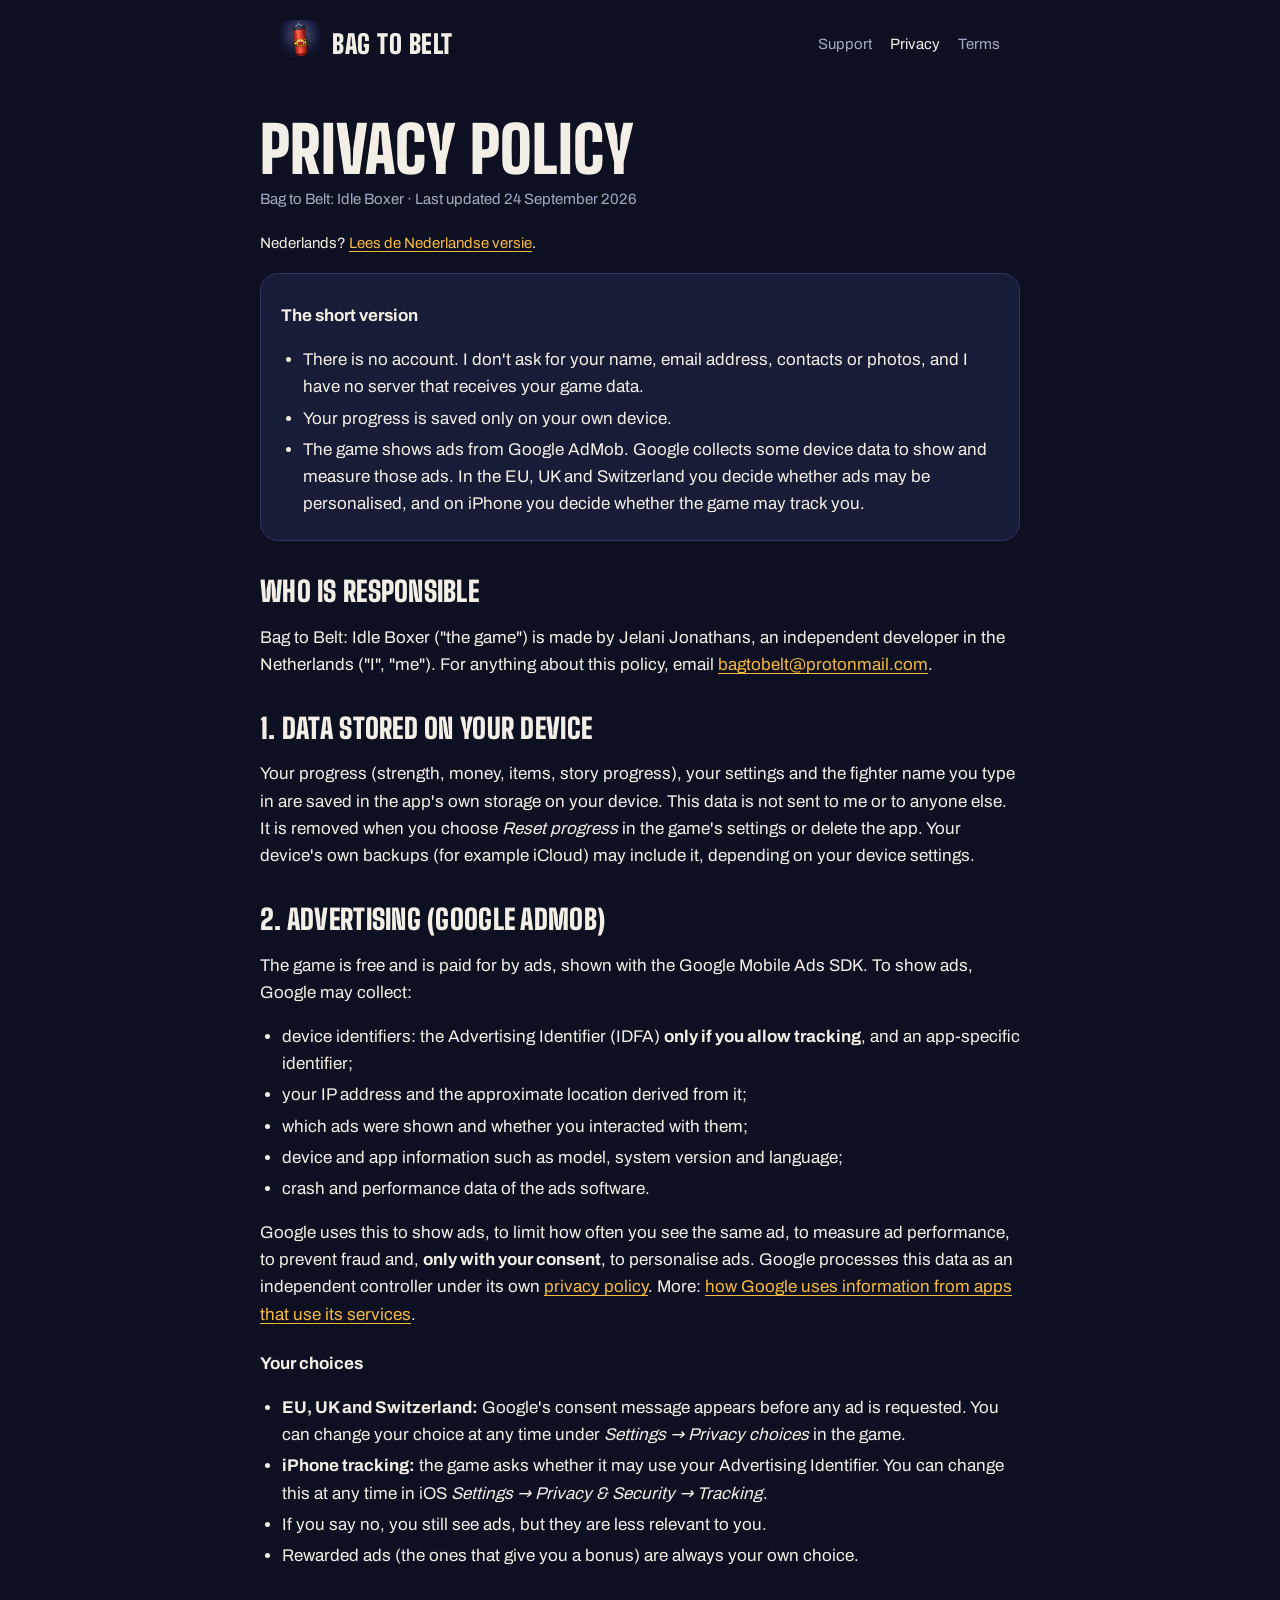
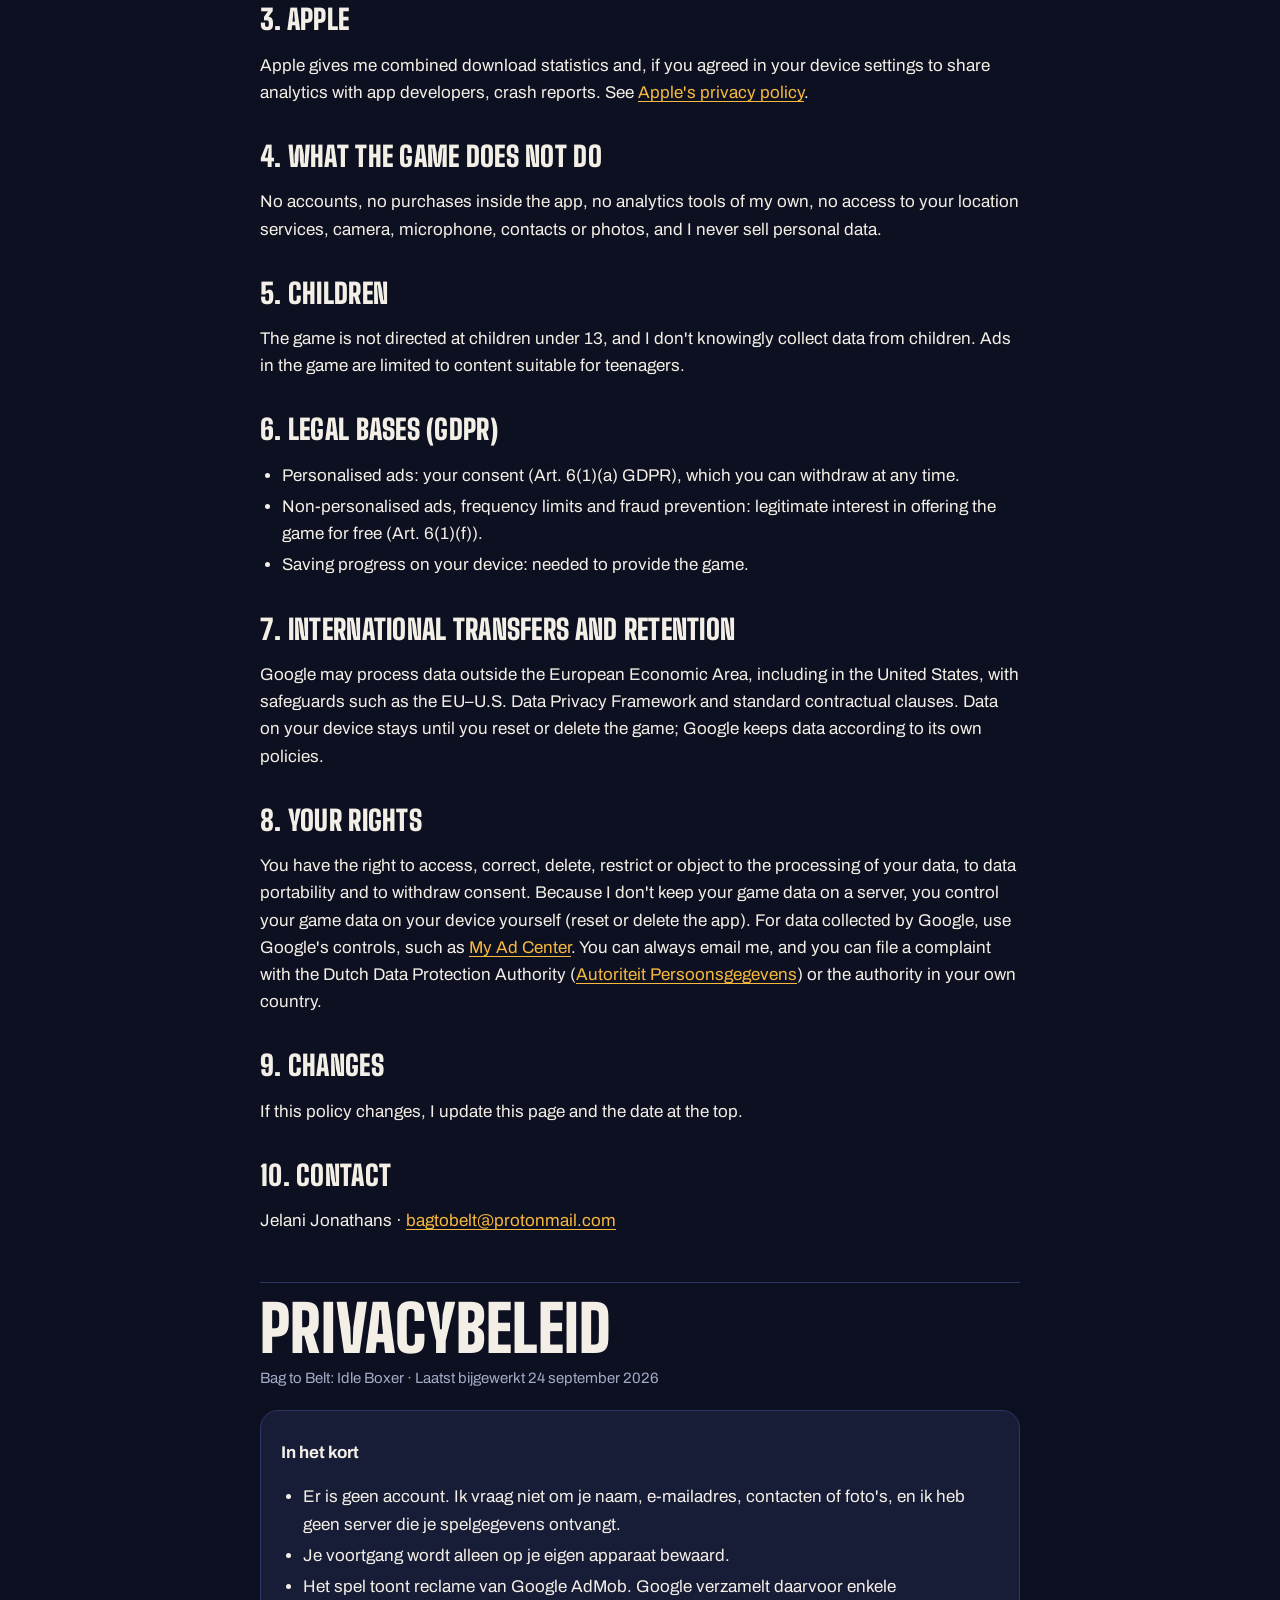
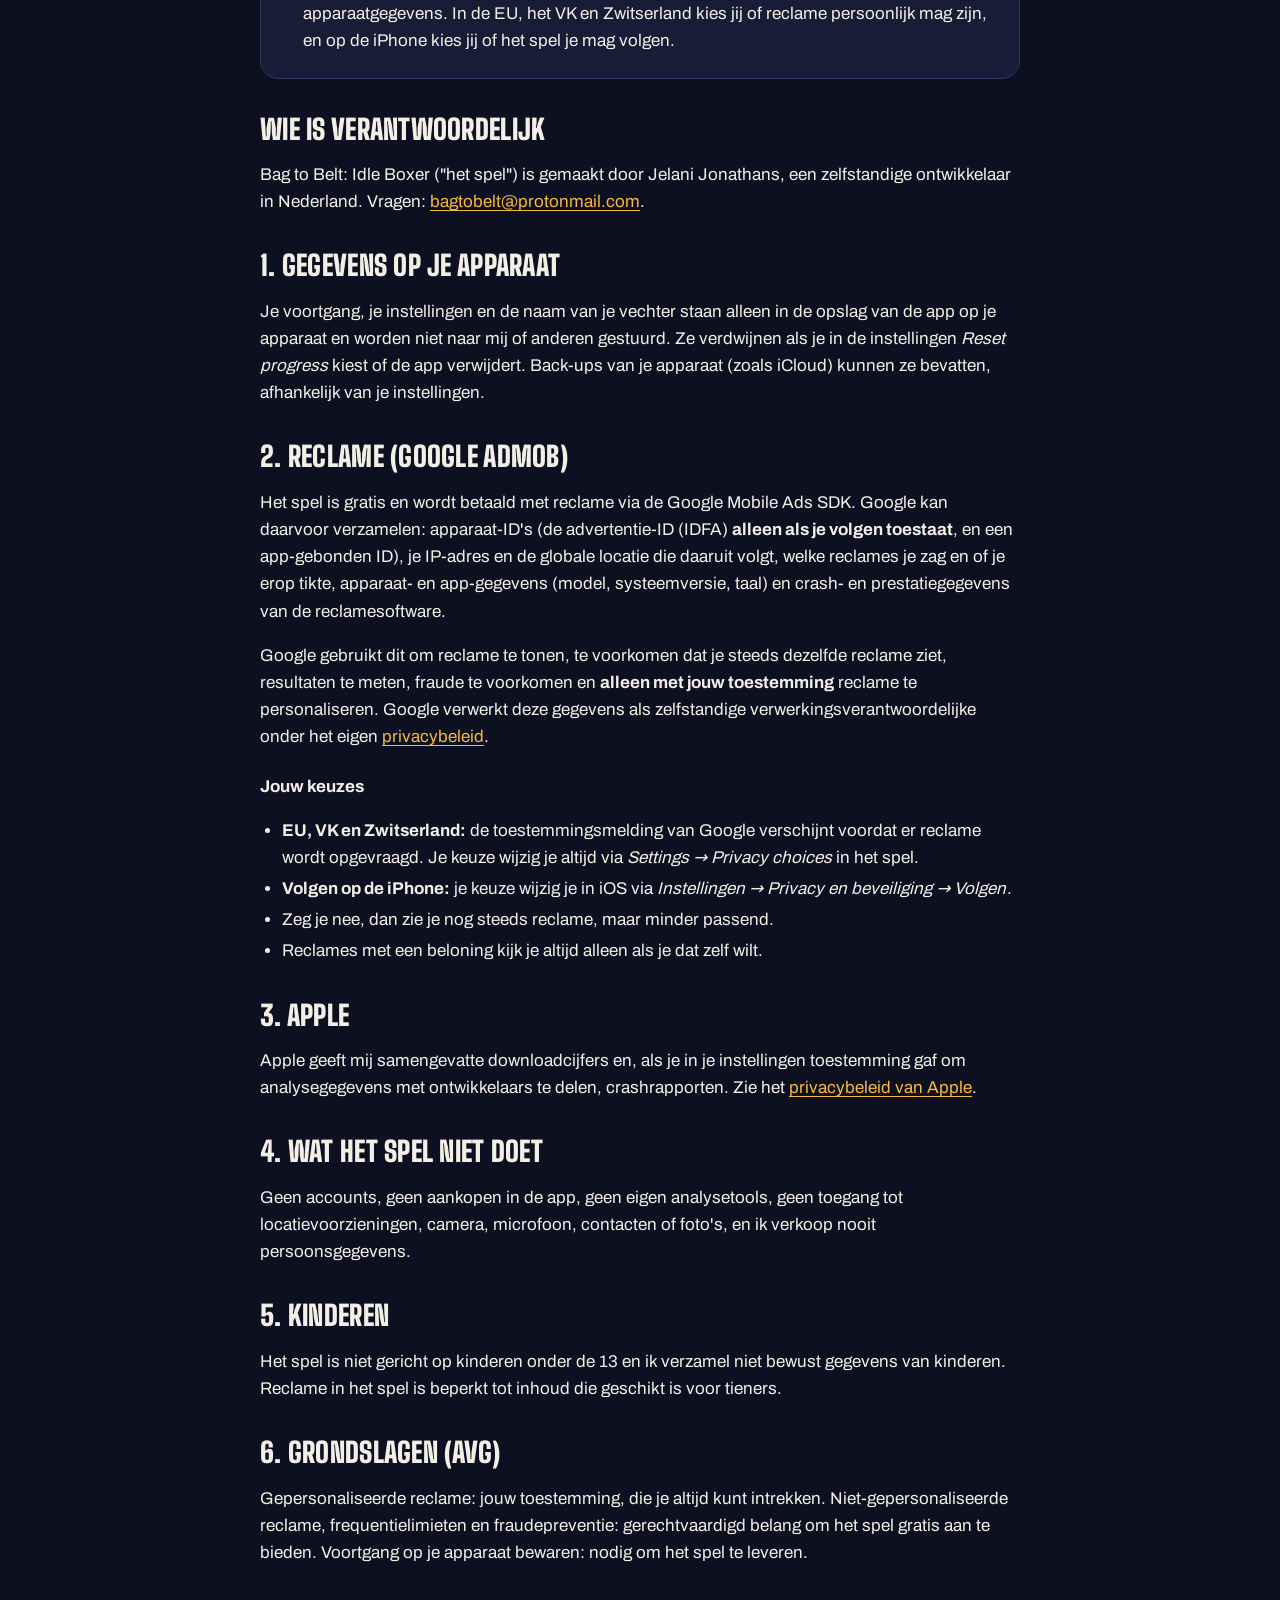
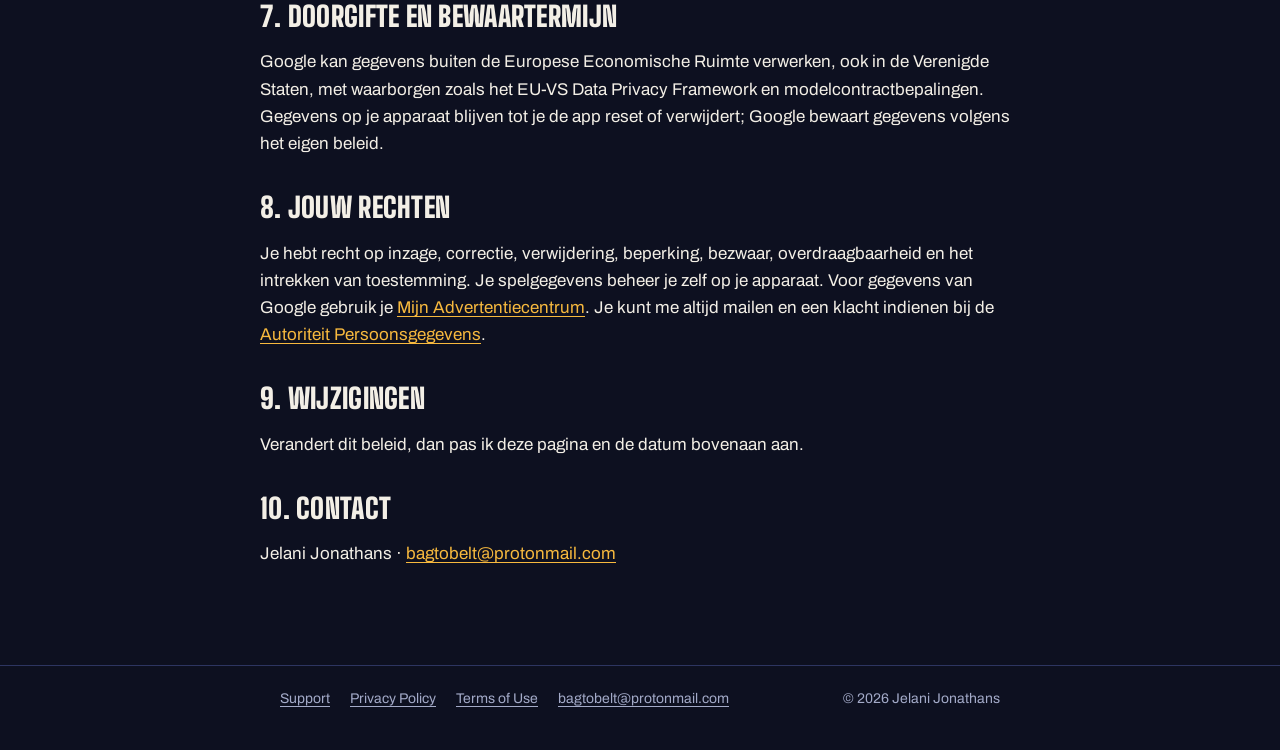
==== privacy.html @ 1e29e6f8 "Add files via upload" ====
<!doctype html>
<html lang="en">
<head>
<meta charset="utf-8">
<meta name="viewport" content="width=device-width, initial-scale=1">
<title>Privacy Policy — Bag to Belt: Idle Boxer</title>
<meta name="description" content="Privacy policy for Bag to Belt: Idle Boxer.">
<meta name="theme-color" content="#0d1020">
<link rel="icon" href="favicon.png">
<link rel="apple-touch-icon" href="apple-touch-icon.png">
<link rel="stylesheet" href="style.css">
</head>
<body>
<header class="top"><div class="wrap">
  <a href="./"><img src="icon.png" alt=""></a>
  <a class="brand" href="./">Bag to Belt</a>
  <nav><a href="support.html">Support</a><a href="privacy.html" aria-current="page">Privacy</a><a href="terms.html">Terms</a></nav>
</div></header>

<main class="wrap doc">
  <h1>Privacy Policy</h1>
  <p class="date">Bag to Belt: Idle Boxer · Last updated 24 September 2026</p>
  <p class="lang">Nederlands? <a href="#nl">Lees de Nederlandse versie</a>.</p>

  <div class="box">
    <h3>The short version</h3>
    <ul>
      <li>There is no account. I don't ask for your name, email address, contacts or photos, and I have no server that receives your game data.</li>
      <li>Your progress is saved only on your own device.</li>
      <li>The game shows ads from Google AdMob. Google collects some device data to show and measure those ads. In the EU, UK and Switzerland you decide whether ads may be personalised, and on iPhone you decide whether the game may track you.</li>
    </ul>
  </div>

  <h2>Who is responsible</h2>
  <p>Bag to Belt: Idle Boxer ("the game") is made by Jelani Jonathans, an independent developer in the Netherlands ("I", "me"). For anything about this policy, email <a href="mailto:bagtobelt@protonmail.com">bagtobelt@protonmail.com</a>.</p>

  <h2>1. Data stored on your device</h2>
  <p>Your progress (strength, money, items, story progress), your settings and the fighter name you type in are saved in the app's own storage on your device. This data is not sent to me or to anyone else. It is removed when you choose <em>Reset progress</em> in the game's settings or delete the app. Your device's own backups (for example iCloud) may include it, depending on your device settings.</p>

  <h2>2. Advertising (Google AdMob)</h2>
  <p>The game is free and is paid for by ads, shown with the Google Mobile Ads SDK. To show ads, Google may collect:</p>
  <ul>
    <li>device identifiers: the Advertising Identifier (IDFA) <strong>only if you allow tracking</strong>, and an app-specific identifier;</li>
    <li>your IP address and the approximate location derived from it;</li>
    <li>which ads were shown and whether you interacted with them;</li>
    <li>device and app information such as model, system version and language;</li>
    <li>crash and performance data of the ads software.</li>
  </ul>
  <p>Google uses this to show ads, to limit how often you see the same ad, to measure ad performance, to prevent fraud and, <strong>only with your consent</strong>, to personalise ads. Google processes this data as an independent controller under its own <a href="https://policies.google.com/privacy">privacy policy</a>. More: <a href="https://policies.google.com/technologies/partner-sites">how Google uses information from apps that use its services</a>.</p>
  <h3>Your choices</h3>
  <ul>
    <li><strong>EU, UK and Switzerland:</strong> Google's consent message appears before any ad is requested. You can change your choice at any time under <em>Settings → Privacy choices</em> in the game.</li>
    <li><strong>iPhone tracking:</strong> the game asks whether it may use your Advertising Identifier. You can change this at any time in iOS <em>Settings → Privacy &amp; Security → Tracking</em>.</li>
    <li>If you say no, you still see ads, but they are less relevant to you.</li>
    <li>Rewarded ads (the ones that give you a bonus) are always your own choice.</li>
  </ul>

  <h2>3. Apple</h2>
  <p>Apple gives me combined download statistics and, if you agreed in your device settings to share analytics with app developers, crash reports. See <a href="https://www.apple.com/legal/privacy/">Apple's privacy policy</a>.</p>

  <h2>4. What the game does not do</h2>
  <p>No accounts, no purchases inside the app, no analytics tools of my own, no access to your location services, camera, microphone, contacts or photos, and I never sell personal data.</p>

  <h2>5. Children</h2>
  <p>The game is not directed at children under 13, and I don't knowingly collect data from children. Ads in the game are limited to content suitable for teenagers.</p>

  <h2>6. Legal bases (GDPR)</h2>
  <ul>
    <li>Personalised ads: your consent (Art. 6(1)(a) GDPR), which you can withdraw at any time.</li>
    <li>Non-personalised ads, frequency limits and fraud prevention: legitimate interest in offering the game for free (Art. 6(1)(f)).</li>
    <li>Saving progress on your device: needed to provide the game.</li>
  </ul>

  <h2>7. International transfers and retention</h2>
  <p>Google may process data outside the European Economic Area, including in the United States, with safeguards such as the EU–U.S. Data Privacy Framework and standard contractual clauses. Data on your device stays until you reset or delete the game; Google keeps data according to its own policies.</p>

  <h2>8. Your rights</h2>
  <p>You have the right to access, correct, delete, restrict or object to the processing of your data, to data portability and to withdraw consent. Because I don't keep your game data on a server, you control your game data on your device yourself (reset or delete the app). For data collected by Google, use Google's controls, such as <a href="https://myadcenter.google.com/">My Ad Center</a>. You can always email me, and you can file a complaint with the Dutch Data Protection Authority (<a href="https://autoriteitpersoonsgegevens.nl/">Autoriteit Persoonsgegevens</a>) or the authority in your own country.</p>

  <h2>9. Changes</h2>
  <p>If this policy changes, I update this page and the date at the top.</p>

  <h2>10. Contact</h2>
  <p>Jelani Jonathans · <a href="mailto:bagtobelt@protonmail.com">bagtobelt@protonmail.com</a></p>

  <hr>
  <section id="nl" lang="nl">
    <h1>Privacybeleid</h1>
    <p class="date">Bag to Belt: Idle Boxer · Laatst bijgewerkt 24 september 2026</p>
    <div class="box">
      <h3>In het kort</h3>
      <ul>
        <li>Er is geen account. Ik vraag niet om je naam, e-mailadres, contacten of foto's, en ik heb geen server die je spelgegevens ontvangt.</li>
        <li>Je voortgang wordt alleen op je eigen apparaat bewaard.</li>
        <li>Het spel toont reclame van Google AdMob. Google verzamelt daarvoor enkele apparaatgegevens. In de EU, het VK en Zwitserland kies jij of reclame persoonlijk mag zijn, en op de iPhone kies jij of het spel je mag volgen.</li>
      </ul>
    </div>
    <h2>Wie is verantwoordelijk</h2>
    <p>Bag to Belt: Idle Boxer ("het spel") is gemaakt door Jelani Jonathans, een zelfstandige ontwikkelaar in Nederland. Vragen: <a href="mailto:bagtobelt@protonmail.com">bagtobelt@protonmail.com</a>.</p>
    <h2>1. Gegevens op je apparaat</h2>
    <p>Je voortgang, je instellingen en de naam van je vechter staan alleen in de opslag van de app op je apparaat en worden niet naar mij of anderen gestuurd. Ze verdwijnen als je in de instellingen <em>Reset progress</em> kiest of de app verwijdert. Back-ups van je apparaat (zoals iCloud) kunnen ze bevatten, afhankelijk van je instellingen.</p>
    <h2>2. Reclame (Google AdMob)</h2>
    <p>Het spel is gratis en wordt betaald met reclame via de Google Mobile Ads SDK. Google kan daarvoor verzamelen: apparaat-ID's (de advertentie-ID (IDFA) <strong>alleen als je volgen toestaat</strong>, en een app-gebonden ID), je IP-adres en de globale locatie die daaruit volgt, welke reclames je zag en of je erop tikte, apparaat- en app-gegevens (model, systeemversie, taal) en crash- en prestatiegegevens van de reclamesoftware.</p>
    <p>Google gebruikt dit om reclame te tonen, te voorkomen dat je steeds dezelfde reclame ziet, resultaten te meten, fraude te voorkomen en <strong>alleen met jouw toestemming</strong> reclame te personaliseren. Google verwerkt deze gegevens als zelfstandige verwerkingsverantwoordelijke onder het eigen <a href="https://policies.google.com/privacy?hl=nl">privacybeleid</a>.</p>
    <h3>Jouw keuzes</h3>
    <ul>
      <li><strong>EU, VK en Zwitserland:</strong> de toestemmingsmelding van Google verschijnt voordat er reclame wordt opgevraagd. Je keuze wijzig je altijd via <em>Settings → Privacy choices</em> in het spel.</li>
      <li><strong>Volgen op de iPhone:</strong> je keuze wijzig je in iOS via <em>Instellingen → Privacy en beveiliging → Volgen</em>.</li>
      <li>Zeg je nee, dan zie je nog steeds reclame, maar minder passend.</li>
      <li>Reclames met een beloning kijk je altijd alleen als je dat zelf wilt.</li>
    </ul>
    <h2>3. Apple</h2>
    <p>Apple geeft mij samengevatte downloadcijfers en, als je in je instellingen toestemming gaf om analysegegevens met ontwikkelaars te delen, crashrapporten. Zie het <a href="https://www.apple.com/nl/legal/privacy/">privacybeleid van Apple</a>.</p>
    <h2>4. Wat het spel niet doet</h2>
    <p>Geen accounts, geen aankopen in de app, geen eigen analysetools, geen toegang tot locatievoorzieningen, camera, microfoon, contacten of foto's, en ik verkoop nooit persoonsgegevens.</p>
    <h2>5. Kinderen</h2>
    <p>Het spel is niet gericht op kinderen onder de 13 en ik verzamel niet bewust gegevens van kinderen. Reclame in het spel is beperkt tot inhoud die geschikt is voor tieners.</p>
    <h2>6. Grondslagen (AVG)</h2>
    <p>Gepersonaliseerde reclame: jouw toestemming, die je altijd kunt intrekken. Niet-gepersonaliseerde reclame, frequentielimieten en fraudepreventie: gerechtvaardigd belang om het spel gratis aan te bieden. Voortgang op je apparaat bewaren: nodig om het spel te leveren.</p>
    <h2>7. Doorgifte en bewaartermijn</h2>
    <p>Google kan gegevens buiten de Europese Economische Ruimte verwerken, ook in de Verenigde Staten, met waarborgen zoals het EU-VS Data Privacy Framework en modelcontractbepalingen. Gegevens op je apparaat blijven tot je de app reset of verwijdert; Google bewaart gegevens volgens het eigen beleid.</p>
    <h2>8. Jouw rechten</h2>
    <p>Je hebt recht op inzage, correctie, verwijdering, beperking, bezwaar, overdraagbaarheid en het intrekken van toestemming. Je spelgegevens beheer je zelf op je apparaat. Voor gegevens van Google gebruik je <a href="https://myadcenter.google.com/?hl=nl">Mijn Advertentiecentrum</a>. Je kunt me altijd mailen en een klacht indienen bij de <a href="https://autoriteitpersoonsgegevens.nl/">Autoriteit Persoonsgegevens</a>.</p>
    <h2>9. Wijzigingen</h2>
    <p>Verandert dit beleid, dan pas ik deze pagina en de datum bovenaan aan.</p>
    <h2>10. Contact</h2>
    <p>Jelani Jonathans · <a href="mailto:bagtobelt@protonmail.com">bagtobelt@protonmail.com</a></p>
  </section>
</main>
<footer><div class="wrap">
  <a href="support.html">Support</a><a href="privacy.html">Privacy Policy</a><a href="terms.html">Terms of Use</a>
  <a href="mailto:bagtobelt@protonmail.com">bagtobelt@protonmail.com</a>
  <span class="copy">© 2026 Jelani Jonathans</span>
</div></footer>
</body>
</html>
---- style.css ----
/* Bag to Belt — website. Fonts are served from this site: no third-party requests. */
@font-face { font-family: 'Archivo'; font-weight: 400; font-display: swap; src: url(fonts/archivo-latin-400-normal.woff2) format('woff2'); }
@font-face { font-family: 'Archivo'; font-weight: 700; font-display: swap; src: url(fonts/archivo-latin-700-normal.woff2) format('woff2'); }
@font-face { font-family: 'Big Shoulders Display'; font-weight: 900; font-display: swap; src: url(fonts/big-shoulders-display-latin-900-normal.woff2) format('woff2'); }

:root {
  --ink: #0d1020;
  --panel: #171c37;
  --line: #2d3561;
  --text: #f3efe6;
  --muted: #a3aac8;
  --gold: #f7b93e;
  --red: #ff4f3f;
  --display: 'Big Shoulders Display', Impact, 'Arial Narrow', sans-serif;
  --ui: 'Archivo', system-ui, -apple-system, 'Segoe UI', Roboto, sans-serif;
  color-scheme: dark;
}
* { box-sizing: border-box; }
html { -webkit-text-size-adjust: 100%; }
body {
  margin: 0;
  background: radial-gradient(1100px 600px at 50% -10%, #222b5e 0%, transparent 60%), var(--ink);
  color: var(--text);
  font: 17px/1.6 var(--ui);
}
a { color: var(--gold); text-underline-offset: 3px; }
a:hover { color: #ffd27a; }
.wrap { max-width: 760px; margin: 0 auto; padding: 0 20px; }

header.top { padding: 20px 0; }
header.top .wrap { display: flex; align-items: center; gap: 12px; }
header.top img { width: 40px; height: 40px; border-radius: 10px; }
header.top a.brand { color: var(--text); text-decoration: none; font: 900 26px/1 var(--display); text-transform: uppercase; letter-spacing: .02em; }
header.top nav { margin-left: auto; display: flex; gap: 18px; font-size: 15px; }
header.top nav a { color: var(--muted); text-decoration: none; }
header.top nav a:hover, header.top nav a[aria-current] { color: var(--text); }

.hero { text-align: center; padding: 40px 0 24px; }
.hero img { width: 148px; height: 148px; border-radius: 34px; box-shadow: 0 20px 60px rgba(0,0,0,.55); }
.hero h1 { font: 900 clamp(48px, 11vw, 84px)/.9 var(--display); text-transform: uppercase; margin: 26px 0 8px; letter-spacing: .01em; text-shadow: 0 6px 0 #070914; }
.hero .sub { color: var(--gold); font-weight: 700; letter-spacing: .22em; text-transform: uppercase; font-size: 14px; }
.hero p.lead { color: var(--muted); max-width: 520px; margin: 22px auto 0; font-size: 18px; }
.soon { display: inline-block; margin-top: 26px; padding: 12px 22px; border-radius: 14px; background: var(--gold); color: #1a1406; font-weight: 700; }

.features { display: grid; grid-template-columns: repeat(auto-fit, minmax(300px, 1fr)); gap: 14px; margin: 36px 0 20px; }
.features div { background: var(--panel); border: 1px solid var(--line); border-radius: 18px; padding: 18px 18px 16px; }
.features b { display: block; font: 900 24px/1 var(--display); text-transform: uppercase; margin-bottom: 6px; }
.features span { color: var(--muted); font-size: 15px; }

main.doc { padding: 16px 0 40px; }
main.doc h1 { font: 900 clamp(40px, 9vw, 64px)/.95 var(--display); text-transform: uppercase; margin: 16px 0 6px; }
main.doc h2 { font: 900 28px/1.05 var(--display); text-transform: uppercase; margin: 36px 0 8px; letter-spacing: .01em; }
main.doc h3 { font-size: 17px; margin: 22px 0 4px; }
main.doc .date { color: var(--muted); font-size: 15px; margin: 0 0 20px; }
main.doc ul { padding-left: 22px; }
main.doc li { margin: 4px 0; }
.box { background: var(--panel); border: 1px solid var(--line); border-radius: 18px; padding: 6px 20px; margin: 18px 0; }
.lang { margin: 8px 0 0; font-size: 15px; }
hr { border: 0; border-top: 1px solid var(--line); margin: 48px 0 8px; }

footer { border-top: 1px solid var(--line); margin-top: 40px; padding: 22px 0 40px; color: var(--muted); font-size: 14px; }
footer .wrap { display: flex; flex-wrap: wrap; gap: 8px 20px; }
footer a { color: var(--muted); }
footer .copy { margin-left: auto; }
@media (max-width: 540px) {
  header.top nav { gap: 12px; font-size: 14px; }
  header.top a.brand { font-size: 22px; }
  footer .copy { margin-left: 0; width: 100%; }
}
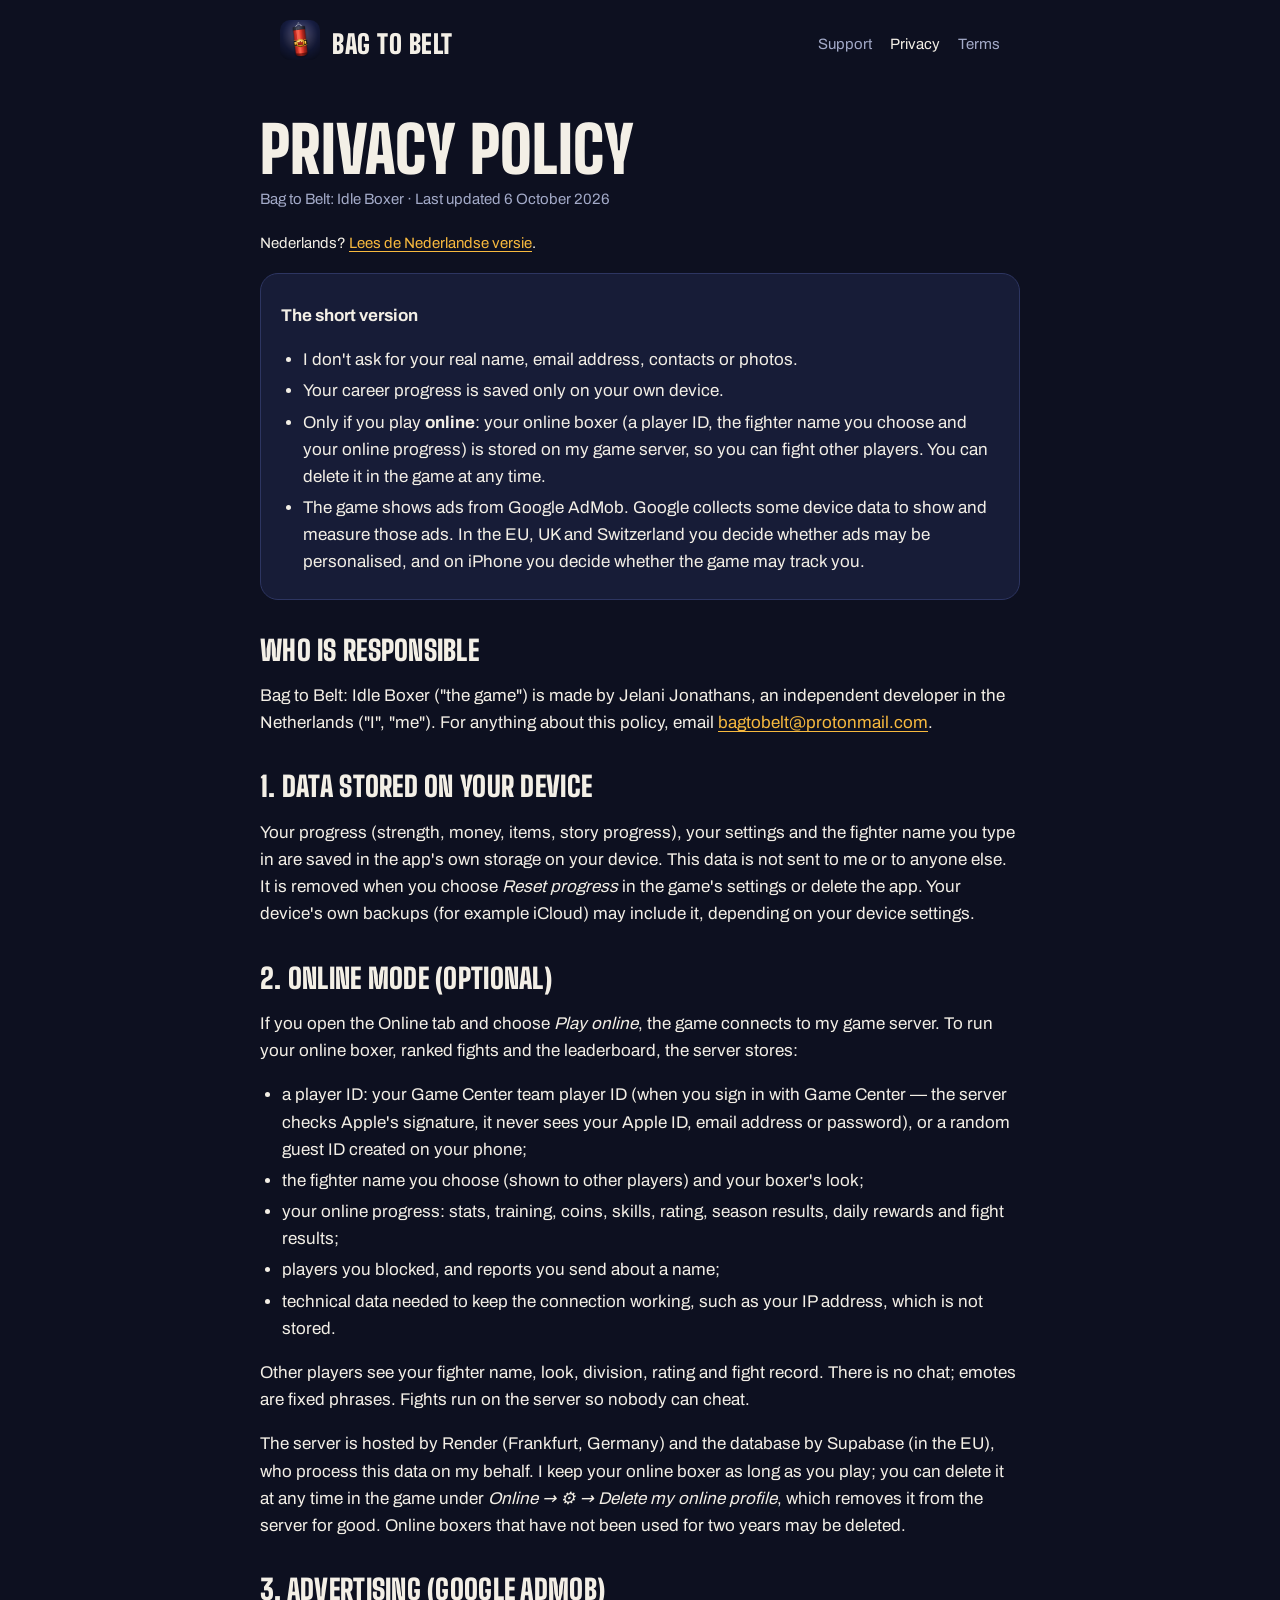
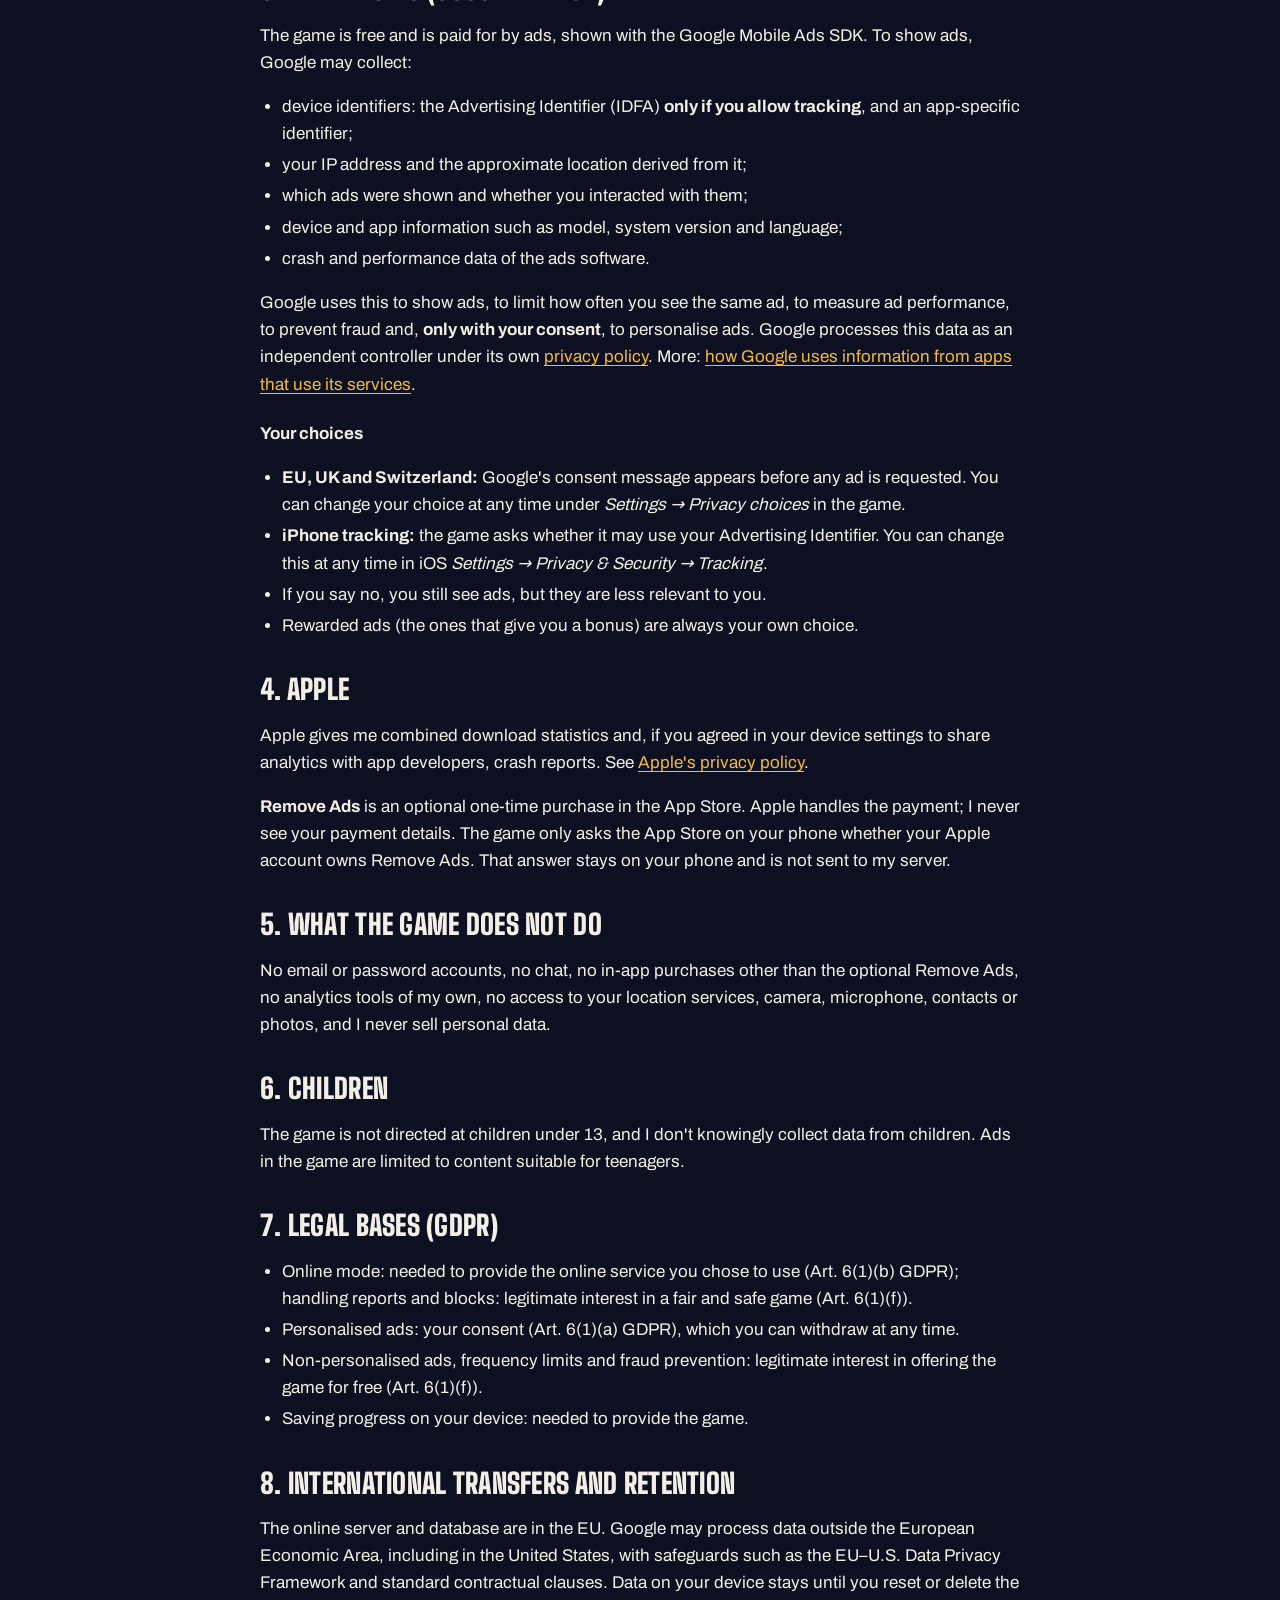
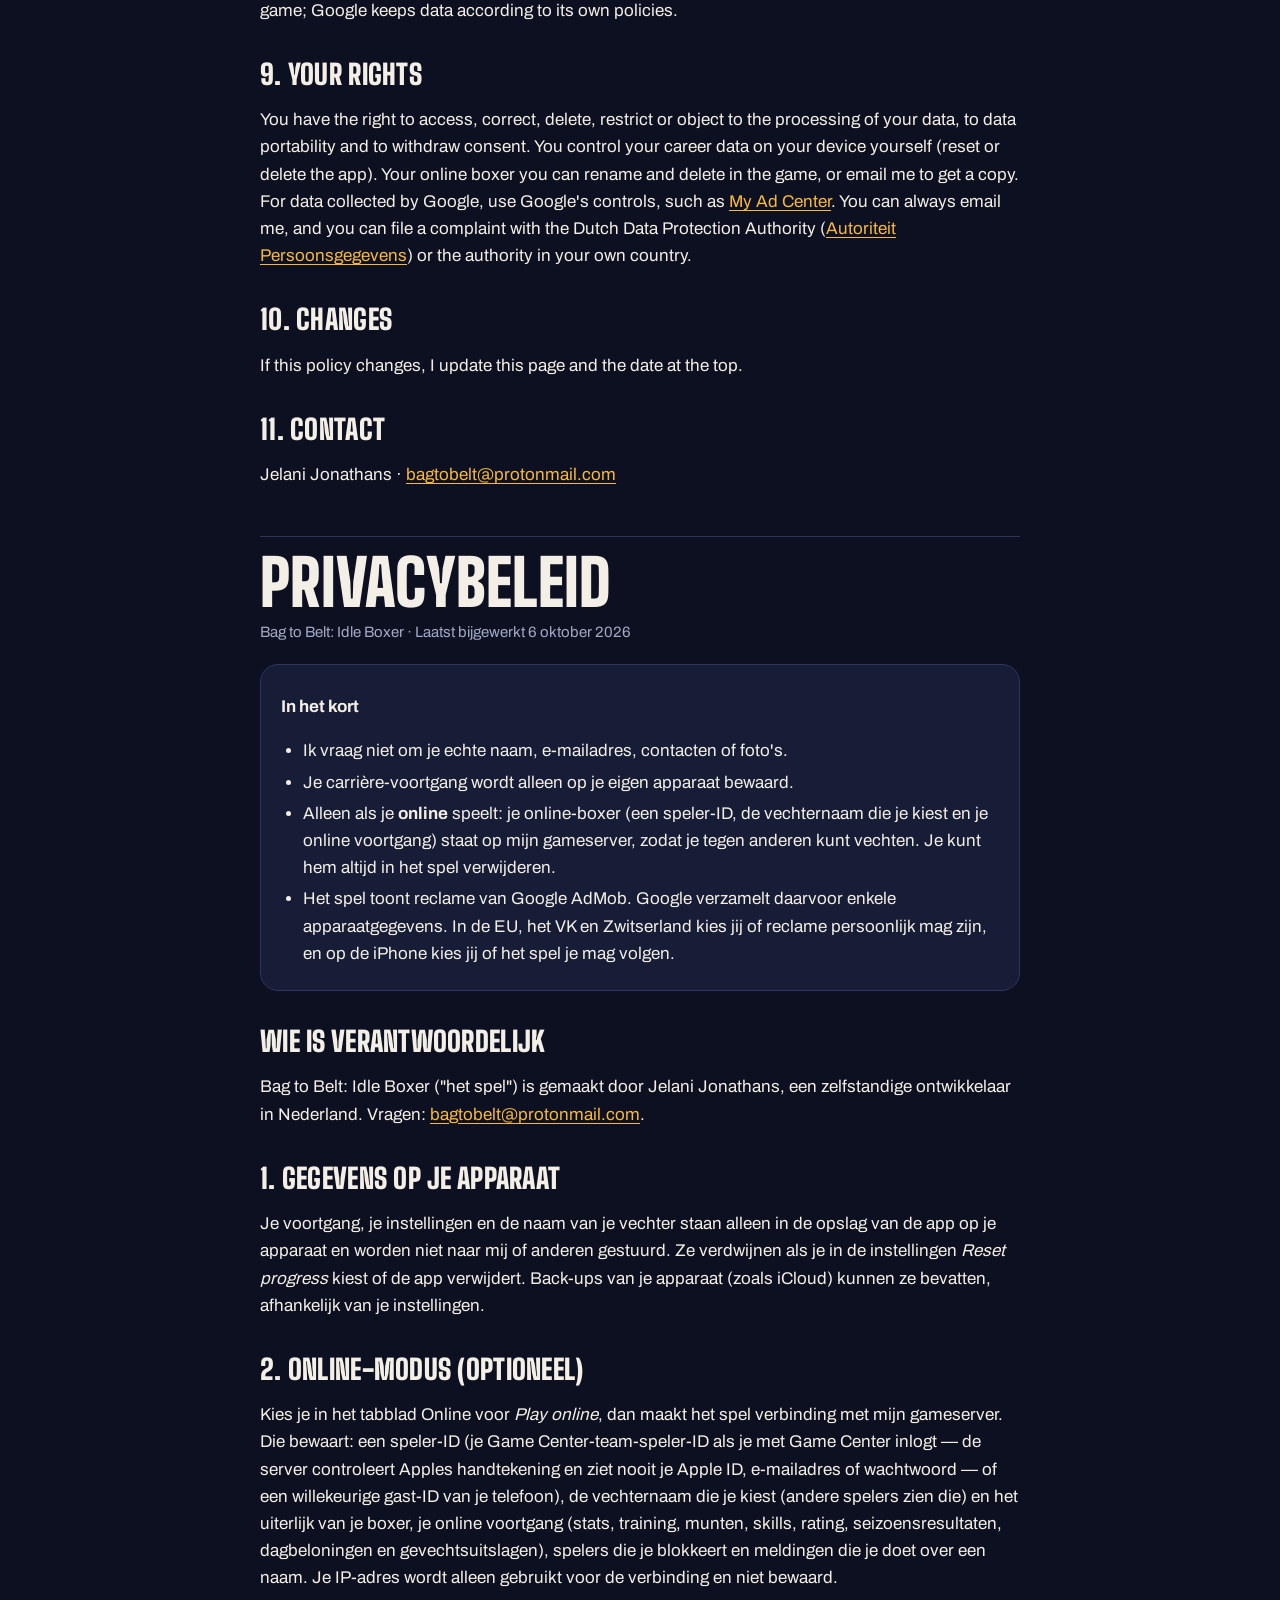
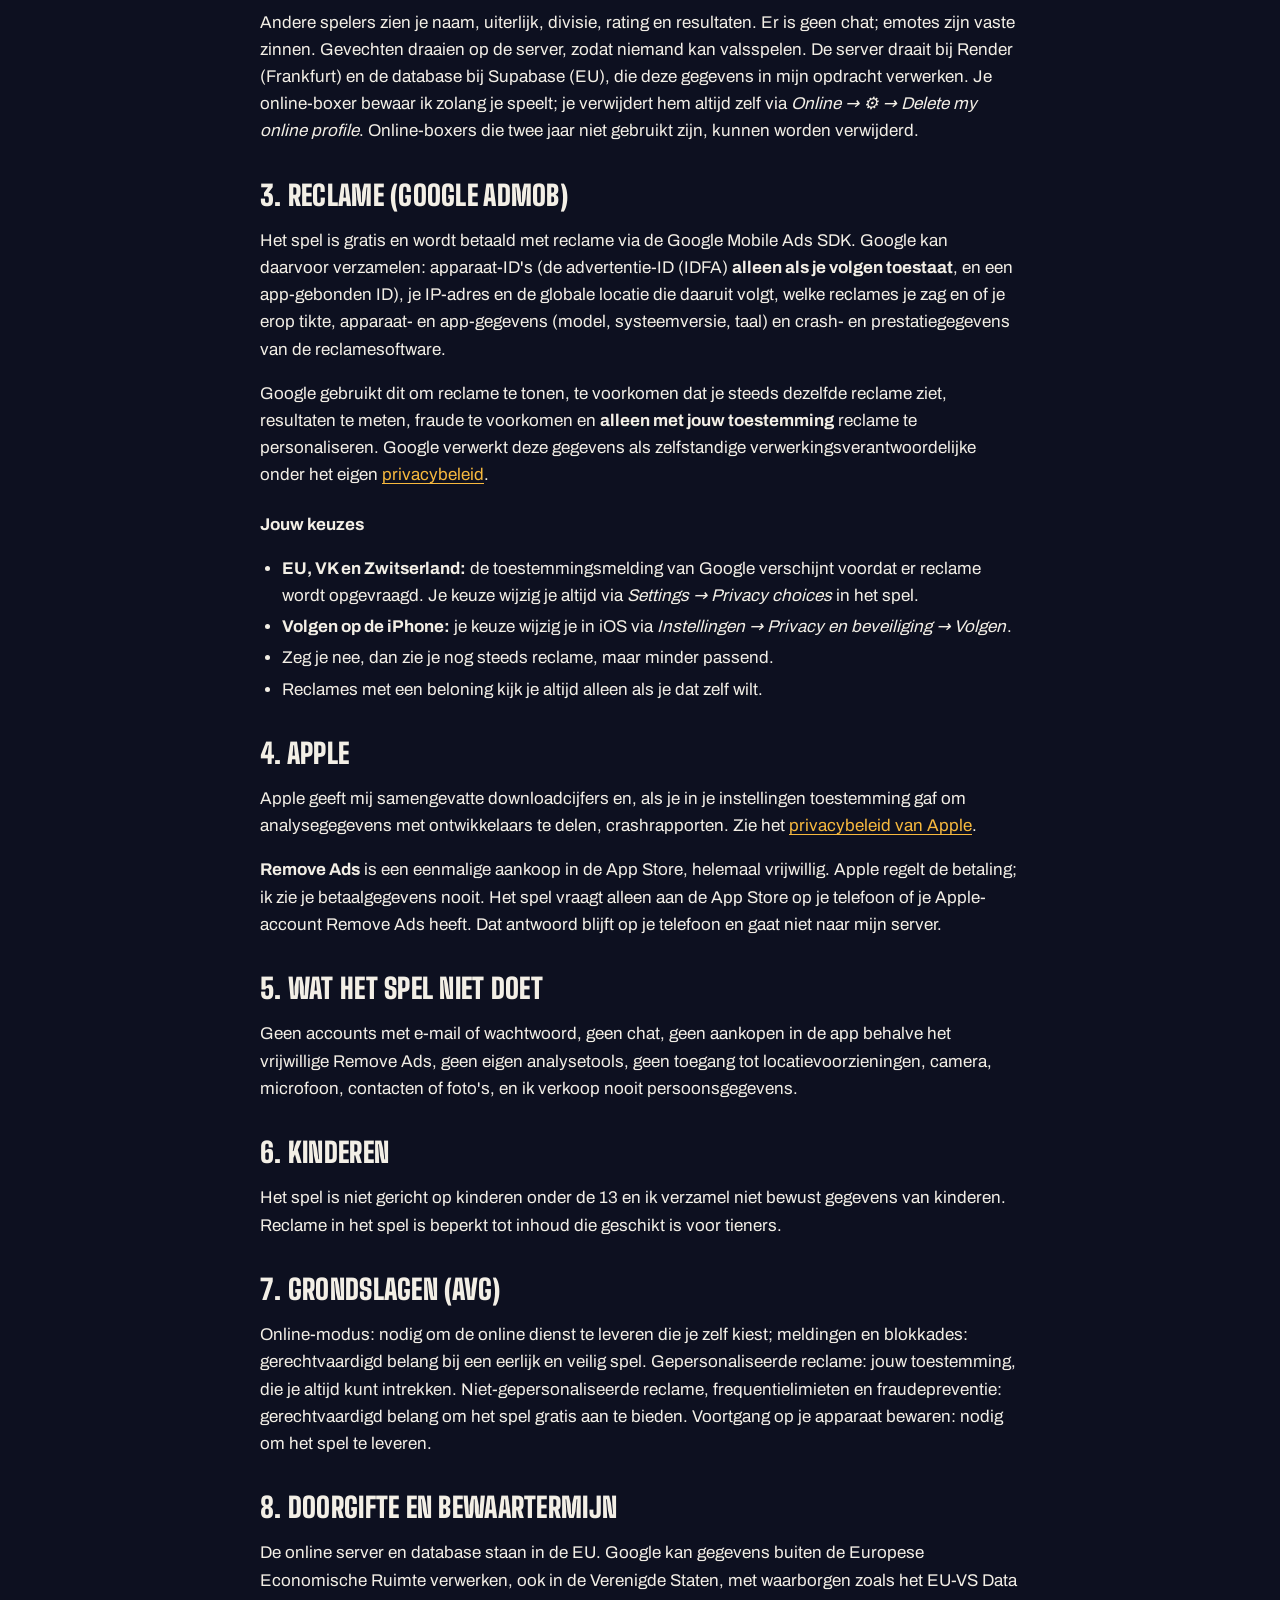
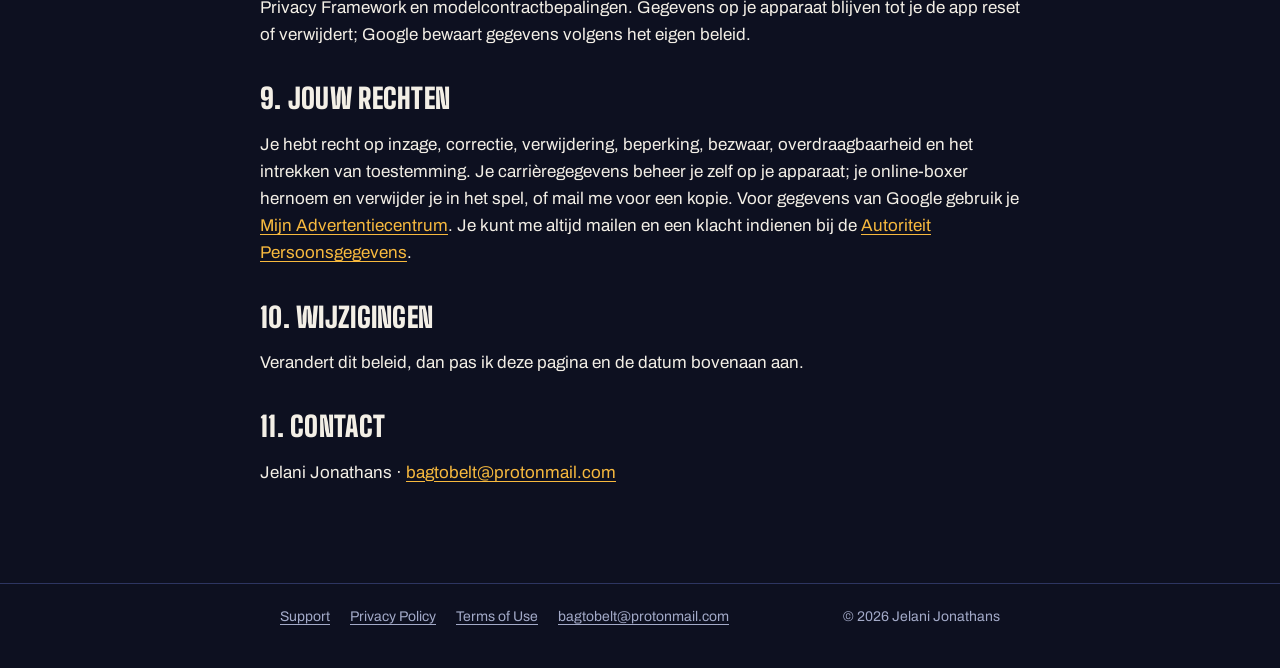
==== commit 2bdc0803: "Add files via upload" ====
--- a/privacy.html
+++ b/privacy.html
@@ -19,14 +19,15 @@
 
 <main class="wrap doc">
   <h1>Privacy Policy</h1>
-  <p class="date">Bag to Belt: Idle Boxer · Last updated 24 September 2026</p>
+  <p class="date">Bag to Belt: Idle Boxer · Last updated 6 October 2026</p>
   <p class="lang">Nederlands? <a href="#nl">Lees de Nederlandse versie</a>.</p>
 
   <div class="box">
     <h3>The short version</h3>
     <ul>
-      <li>There is no account. I don't ask for your name, email address, contacts or photos, and I have no server that receives your game data.</li>
-      <li>Your progress is saved only on your own device.</li>
+      <li>I don't ask for your real name, email address, contacts or photos.</li>
+      <li>Your career progress is saved only on your own device.</li>
+      <li>Only if you play <strong>online</strong>: your online boxer (a player ID, the fighter name you choose and your online progress) is stored on my game server, so you can fight other players. You can delete it in the game at any time.</li>
       <li>The game shows ads from Google AdMob. Google collects some device data to show and measure those ads. In the EU, UK and Switzerland you decide whether ads may be personalised, and on iPhone you decide whether the game may track you.</li>
     </ul>
   </div>
@@ -37,7 +38,19 @@
   <h2>1. Data stored on your device</h2>
   <p>Your progress (strength, money, items, story progress), your settings and the fighter name you type in are saved in the app's own storage on your device. This data is not sent to me or to anyone else. It is removed when you choose <em>Reset progress</em> in the game's settings or delete the app. Your device's own backups (for example iCloud) may include it, depending on your device settings.</p>
 
-  <h2>2. Advertising (Google AdMob)</h2>
+  <h2>2. Online mode (optional)</h2>
+  <p>If you open the Online tab and choose <em>Play online</em>, the game connects to my game server. To run your online boxer, ranked fights and the leaderboard, the server stores:</p>
+  <ul>
+    <li>a player ID: your Game Center team player ID (when you sign in with Game Center — the server checks Apple's signature, it never sees your Apple ID, email address or password), or a random guest ID created on your phone;</li>
+    <li>the fighter name you choose (shown to other players) and your boxer's look;</li>
+    <li>your online progress: stats, training, coins, skills, rating, season results, daily rewards and fight results;</li>
+    <li>players you blocked, and reports you send about a name;</li>
+    <li>technical data needed to keep the connection working, such as your IP address, which is not stored.</li>
+  </ul>
+  <p>Other players see your fighter name, look, division, rating and fight record. There is no chat; emotes are fixed phrases. Fights run on the server so nobody can cheat.</p>
+  <p>The server is hosted by Render (Frankfurt, Germany) and the database by Supabase (in the EU), who process this data on my behalf. I keep your online boxer as long as you play; you can delete it at any time in the game under <em>Online → ⚙ → Delete my online profile</em>, which removes it from the server for good. Online boxers that have not been used for two years may be deleted.</p>
+
+  <h2>3. Advertising (Google AdMob)</h2>
   <p>The game is free and is paid for by ads, shown with the Google Mobile Ads SDK. To show ads, Google may collect:</p>
   <ul>
     <li>device identifiers: the Advertising Identifier (IDFA) <strong>only if you allow tracking</strong>, and an app-specific identifier;</li>
@@ -55,43 +68,46 @@
     <li>Rewarded ads (the ones that give you a bonus) are always your own choice.</li>
   </ul>
 
-  <h2>3. Apple</h2>
+  <h2>4. Apple</h2>
   <p>Apple gives me combined download statistics and, if you agreed in your device settings to share analytics with app developers, crash reports. See <a href="https://www.apple.com/legal/privacy/">Apple's privacy policy</a>.</p>
+  <p><strong>Remove Ads</strong> is an optional one-time purchase in the App Store. Apple handles the payment; I never see your payment details. The game only asks the App Store on your phone whether your Apple account owns Remove Ads. That answer stays on your phone and is not sent to my server.</p>
 
-  <h2>4. What the game does not do</h2>
-  <p>No accounts, no purchases inside the app, no analytics tools of my own, no access to your location services, camera, microphone, contacts or photos, and I never sell personal data.</p>
+  <h2>5. What the game does not do</h2>
+  <p>No email or password accounts, no chat, no in-app purchases other than the optional Remove Ads, no analytics tools of my own, no access to your location services, camera, microphone, contacts or photos, and I never sell personal data.</p>
 
-  <h2>5. Children</h2>
+  <h2>6. Children</h2>
   <p>The game is not directed at children under 13, and I don't knowingly collect data from children. Ads in the game are limited to content suitable for teenagers.</p>
 
-  <h2>6. Legal bases (GDPR)</h2>
+  <h2>7. Legal bases (GDPR)</h2>
   <ul>
+    <li>Online mode: needed to provide the online service you chose to use (Art. 6(1)(b) GDPR); handling reports and blocks: legitimate interest in a fair and safe game (Art. 6(1)(f)).</li>
     <li>Personalised ads: your consent (Art. 6(1)(a) GDPR), which you can withdraw at any time.</li>
     <li>Non-personalised ads, frequency limits and fraud prevention: legitimate interest in offering the game for free (Art. 6(1)(f)).</li>
     <li>Saving progress on your device: needed to provide the game.</li>
   </ul>
 
-  <h2>7. International transfers and retention</h2>
-  <p>Google may process data outside the European Economic Area, including in the United States, with safeguards such as the EU–U.S. Data Privacy Framework and standard contractual clauses. Data on your device stays until you reset or delete the game; Google keeps data according to its own policies.</p>
+  <h2>8. International transfers and retention</h2>
+  <p>The online server and database are in the EU. Google may process data outside the European Economic Area, including in the United States, with safeguards such as the EU–U.S. Data Privacy Framework and standard contractual clauses. Data on your device stays until you reset or delete the game; Google keeps data according to its own policies.</p>
 
-  <h2>8. Your rights</h2>
-  <p>You have the right to access, correct, delete, restrict or object to the processing of your data, to data portability and to withdraw consent. Because I don't keep your game data on a server, you control your game data on your device yourself (reset or delete the app). For data collected by Google, use Google's controls, such as <a href="https://myadcenter.google.com/">My Ad Center</a>. You can always email me, and you can file a complaint with the Dutch Data Protection Authority (<a href="https://autoriteitpersoonsgegevens.nl/">Autoriteit Persoonsgegevens</a>) or the authority in your own country.</p>
+  <h2>9. Your rights</h2>
+  <p>You have the right to access, correct, delete, restrict or object to the processing of your data, to data portability and to withdraw consent. You control your career data on your device yourself (reset or delete the app). Your online boxer you can rename and delete in the game, or email me to get a copy. For data collected by Google, use Google's controls, such as <a href="https://myadcenter.google.com/">My Ad Center</a>. You can always email me, and you can file a complaint with the Dutch Data Protection Authority (<a href="https://autoriteitpersoonsgegevens.nl/">Autoriteit Persoonsgegevens</a>) or the authority in your own country.</p>
 
-  <h2>9. Changes</h2>
+  <h2>10. Changes</h2>
   <p>If this policy changes, I update this page and the date at the top.</p>
 
-  <h2>10. Contact</h2>
+  <h2>11. Contact</h2>
   <p>Jelani Jonathans · <a href="mailto:bagtobelt@protonmail.com">bagtobelt@protonmail.com</a></p>
 
   <hr>
   <section id="nl" lang="nl">
     <h1>Privacybeleid</h1>
-    <p class="date">Bag to Belt: Idle Boxer · Laatst bijgewerkt 24 september 2026</p>
+    <p class="date">Bag to Belt: Idle Boxer · Laatst bijgewerkt 6 oktober 2026</p>
     <div class="box">
       <h3>In het kort</h3>
       <ul>
-        <li>Er is geen account. Ik vraag niet om je naam, e-mailadres, contacten of foto's, en ik heb geen server die je spelgegevens ontvangt.</li>
-        <li>Je voortgang wordt alleen op je eigen apparaat bewaard.</li>
+        <li>Ik vraag niet om je echte naam, e-mailadres, contacten of foto's.</li>
+        <li>Je carrière-voortgang wordt alleen op je eigen apparaat bewaard.</li>
+        <li>Alleen als je <strong>online</strong> speelt: je online-boxer (een speler-ID, de vechternaam die je kiest en je online voortgang) staat op mijn gameserver, zodat je tegen anderen kunt vechten. Je kunt hem altijd in het spel verwijderen.</li>
         <li>Het spel toont reclame van Google AdMob. Google verzamelt daarvoor enkele apparaatgegevens. In de EU, het VK en Zwitserland kies jij of reclame persoonlijk mag zijn, en op de iPhone kies jij of het spel je mag volgen.</li>
       </ul>
     </div>
@@ -99,7 +115,10 @@
     <p>Bag to Belt: Idle Boxer ("het spel") is gemaakt door Jelani Jonathans, een zelfstandige ontwikkelaar in Nederland. Vragen: <a href="mailto:bagtobelt@protonmail.com">bagtobelt@protonmail.com</a>.</p>
     <h2>1. Gegevens op je apparaat</h2>
     <p>Je voortgang, je instellingen en de naam van je vechter staan alleen in de opslag van de app op je apparaat en worden niet naar mij of anderen gestuurd. Ze verdwijnen als je in de instellingen <em>Reset progress</em> kiest of de app verwijdert. Back-ups van je apparaat (zoals iCloud) kunnen ze bevatten, afhankelijk van je instellingen.</p>
-    <h2>2. Reclame (Google AdMob)</h2>
+    <h2>2. Online-modus (optioneel)</h2>
+    <p>Kies je in het tabblad Online voor <em>Play online</em>, dan maakt het spel verbinding met mijn gameserver. Die bewaart: een speler-ID (je Game Center-team-speler-ID als je met Game Center inlogt — de server controleert Apples handtekening en ziet nooit je Apple ID, e-mailadres of wachtwoord — of een willekeurige gast-ID van je telefoon), de vechternaam die je kiest (andere spelers zien die) en het uiterlijk van je boxer, je online voortgang (stats, training, munten, skills, rating, seizoensresultaten, dagbeloningen en gevechtsuitslagen), spelers die je blokkeert en meldingen die je doet over een naam. Je IP-adres wordt alleen gebruikt voor de verbinding en niet bewaard.</p>
+    <p>Andere spelers zien je naam, uiterlijk, divisie, rating en resultaten. Er is geen chat; emotes zijn vaste zinnen. Gevechten draaien op de server, zodat niemand kan valsspelen. De server draait bij Render (Frankfurt) en de database bij Supabase (EU), die deze gegevens in mijn opdracht verwerken. Je online-boxer bewaar ik zolang je speelt; je verwijdert hem altijd zelf via <em>Online → ⚙ → Delete my online profile</em>. Online-boxers die twee jaar niet gebruikt zijn, kunnen worden verwijderd.</p>
+    <h2>3. Reclame (Google AdMob)</h2>
     <p>Het spel is gratis en wordt betaald met reclame via de Google Mobile Ads SDK. Google kan daarvoor verzamelen: apparaat-ID's (de advertentie-ID (IDFA) <strong>alleen als je volgen toestaat</strong>, en een app-gebonden ID), je IP-adres en de globale locatie die daaruit volgt, welke reclames je zag en of je erop tikte, apparaat- en app-gegevens (model, systeemversie, taal) en crash- en prestatiegegevens van de reclamesoftware.</p>
     <p>Google gebruikt dit om reclame te tonen, te voorkomen dat je steeds dezelfde reclame ziet, resultaten te meten, fraude te voorkomen en <strong>alleen met jouw toestemming</strong> reclame te personaliseren. Google verwerkt deze gegevens als zelfstandige verwerkingsverantwoordelijke onder het eigen <a href="https://policies.google.com/privacy?hl=nl">privacybeleid</a>.</p>
     <h3>Jouw keuzes</h3>
@@ -109,21 +128,22 @@
       <li>Zeg je nee, dan zie je nog steeds reclame, maar minder passend.</li>
       <li>Reclames met een beloning kijk je altijd alleen als je dat zelf wilt.</li>
     </ul>
-    <h2>3. Apple</h2>
+    <h2>4. Apple</h2>
     <p>Apple geeft mij samengevatte downloadcijfers en, als je in je instellingen toestemming gaf om analysegegevens met ontwikkelaars te delen, crashrapporten. Zie het <a href="https://www.apple.com/nl/legal/privacy/">privacybeleid van Apple</a>.</p>
-    <h2>4. Wat het spel niet doet</h2>
-    <p>Geen accounts, geen aankopen in de app, geen eigen analysetools, geen toegang tot locatievoorzieningen, camera, microfoon, contacten of foto's, en ik verkoop nooit persoonsgegevens.</p>
-    <h2>5. Kinderen</h2>
+    <p><strong>Remove Ads</strong> is een eenmalige aankoop in de App Store, helemaal vrijwillig. Apple regelt de betaling; ik zie je betaalgegevens nooit. Het spel vraagt alleen aan de App Store op je telefoon of je Apple-account Remove Ads heeft. Dat antwoord blijft op je telefoon en gaat niet naar mijn server.</p>
+    <h2>5. Wat het spel niet doet</h2>
+    <p>Geen accounts met e-mail of wachtwoord, geen chat, geen aankopen in de app behalve het vrijwillige Remove Ads, geen eigen analysetools, geen toegang tot locatievoorzieningen, camera, microfoon, contacten of foto's, en ik verkoop nooit persoonsgegevens.</p>
+    <h2>6. Kinderen</h2>
     <p>Het spel is niet gericht op kinderen onder de 13 en ik verzamel niet bewust gegevens van kinderen. Reclame in het spel is beperkt tot inhoud die geschikt is voor tieners.</p>
-    <h2>6. Grondslagen (AVG)</h2>
-    <p>Gepersonaliseerde reclame: jouw toestemming, die je altijd kunt intrekken. Niet-gepersonaliseerde reclame, frequentielimieten en fraudepreventie: gerechtvaardigd belang om het spel gratis aan te bieden. Voortgang op je apparaat bewaren: nodig om het spel te leveren.</p>
-    <h2>7. Doorgifte en bewaartermijn</h2>
-    <p>Google kan gegevens buiten de Europese Economische Ruimte verwerken, ook in de Verenigde Staten, met waarborgen zoals het EU-VS Data Privacy Framework en modelcontractbepalingen. Gegevens op je apparaat blijven tot je de app reset of verwijdert; Google bewaart gegevens volgens het eigen beleid.</p>
-    <h2>8. Jouw rechten</h2>
-    <p>Je hebt recht op inzage, correctie, verwijdering, beperking, bezwaar, overdraagbaarheid en het intrekken van toestemming. Je spelgegevens beheer je zelf op je apparaat. Voor gegevens van Google gebruik je <a href="https://myadcenter.google.com/?hl=nl">Mijn Advertentiecentrum</a>. Je kunt me altijd mailen en een klacht indienen bij de <a href="https://autoriteitpersoonsgegevens.nl/">Autoriteit Persoonsgegevens</a>.</p>
-    <h2>9. Wijzigingen</h2>
+    <h2>7. Grondslagen (AVG)</h2>
+    <p>Online-modus: nodig om de online dienst te leveren die je zelf kiest; meldingen en blokkades: gerechtvaardigd belang bij een eerlijk en veilig spel. Gepersonaliseerde reclame: jouw toestemming, die je altijd kunt intrekken. Niet-gepersonaliseerde reclame, frequentielimieten en fraudepreventie: gerechtvaardigd belang om het spel gratis aan te bieden. Voortgang op je apparaat bewaren: nodig om het spel te leveren.</p>
+    <h2>8. Doorgifte en bewaartermijn</h2>
+    <p>De online server en database staan in de EU. Google kan gegevens buiten de Europese Economische Ruimte verwerken, ook in de Verenigde Staten, met waarborgen zoals het EU-VS Data Privacy Framework en modelcontractbepalingen. Gegevens op je apparaat blijven tot je de app reset of verwijdert; Google bewaart gegevens volgens het eigen beleid.</p>
+    <h2>9. Jouw rechten</h2>
+    <p>Je hebt recht op inzage, correctie, verwijdering, beperking, bezwaar, overdraagbaarheid en het intrekken van toestemming. Je carrièregegevens beheer je zelf op je apparaat; je online-boxer hernoem en verwijder je in het spel, of mail me voor een kopie. Voor gegevens van Google gebruik je <a href="https://myadcenter.google.com/?hl=nl">Mijn Advertentiecentrum</a>. Je kunt me altijd mailen en een klacht indienen bij de <a href="https://autoriteitpersoonsgegevens.nl/">Autoriteit Persoonsgegevens</a>.</p>
+    <h2>10. Wijzigingen</h2>
     <p>Verandert dit beleid, dan pas ik deze pagina en de datum bovenaan aan.</p>
-    <h2>10. Contact</h2>
+    <h2>11. Contact</h2>
     <p>Jelani Jonathans · <a href="mailto:bagtobelt@protonmail.com">bagtobelt@protonmail.com</a></p>
   </section>
 </main>
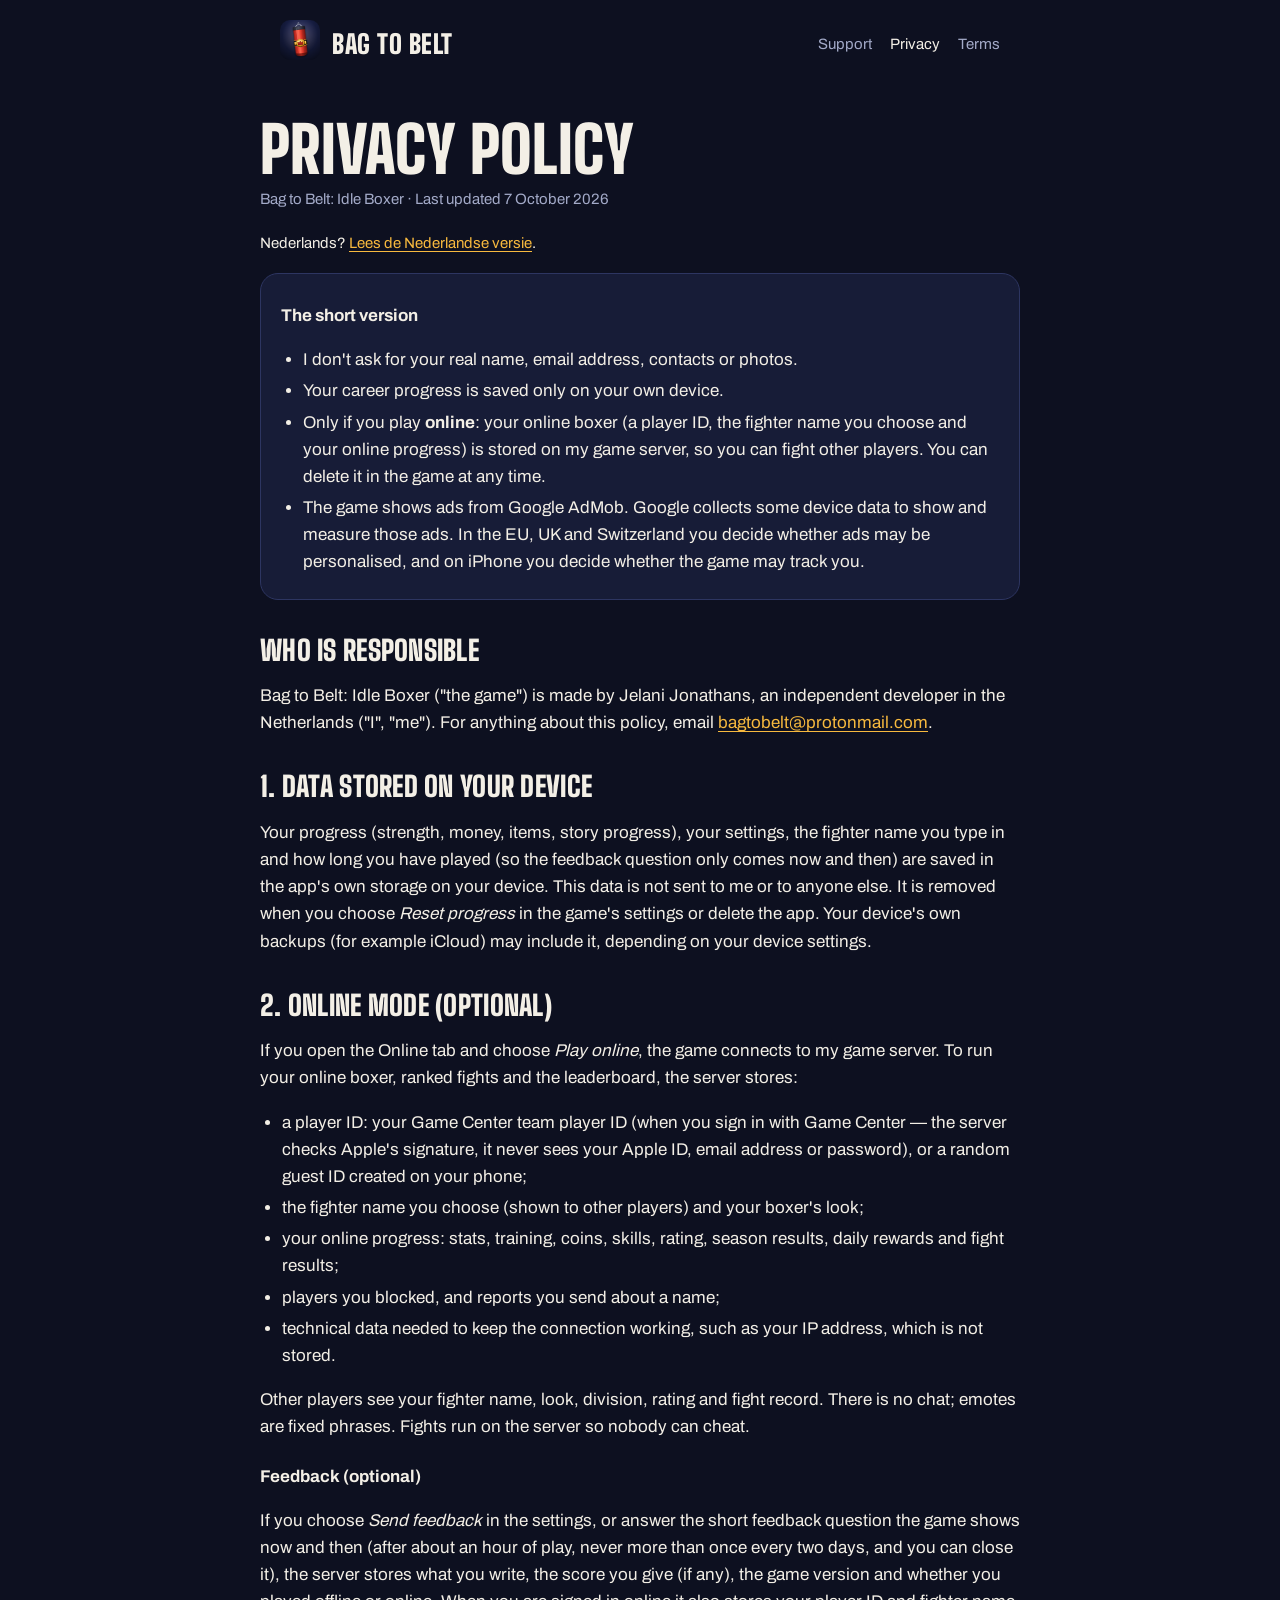
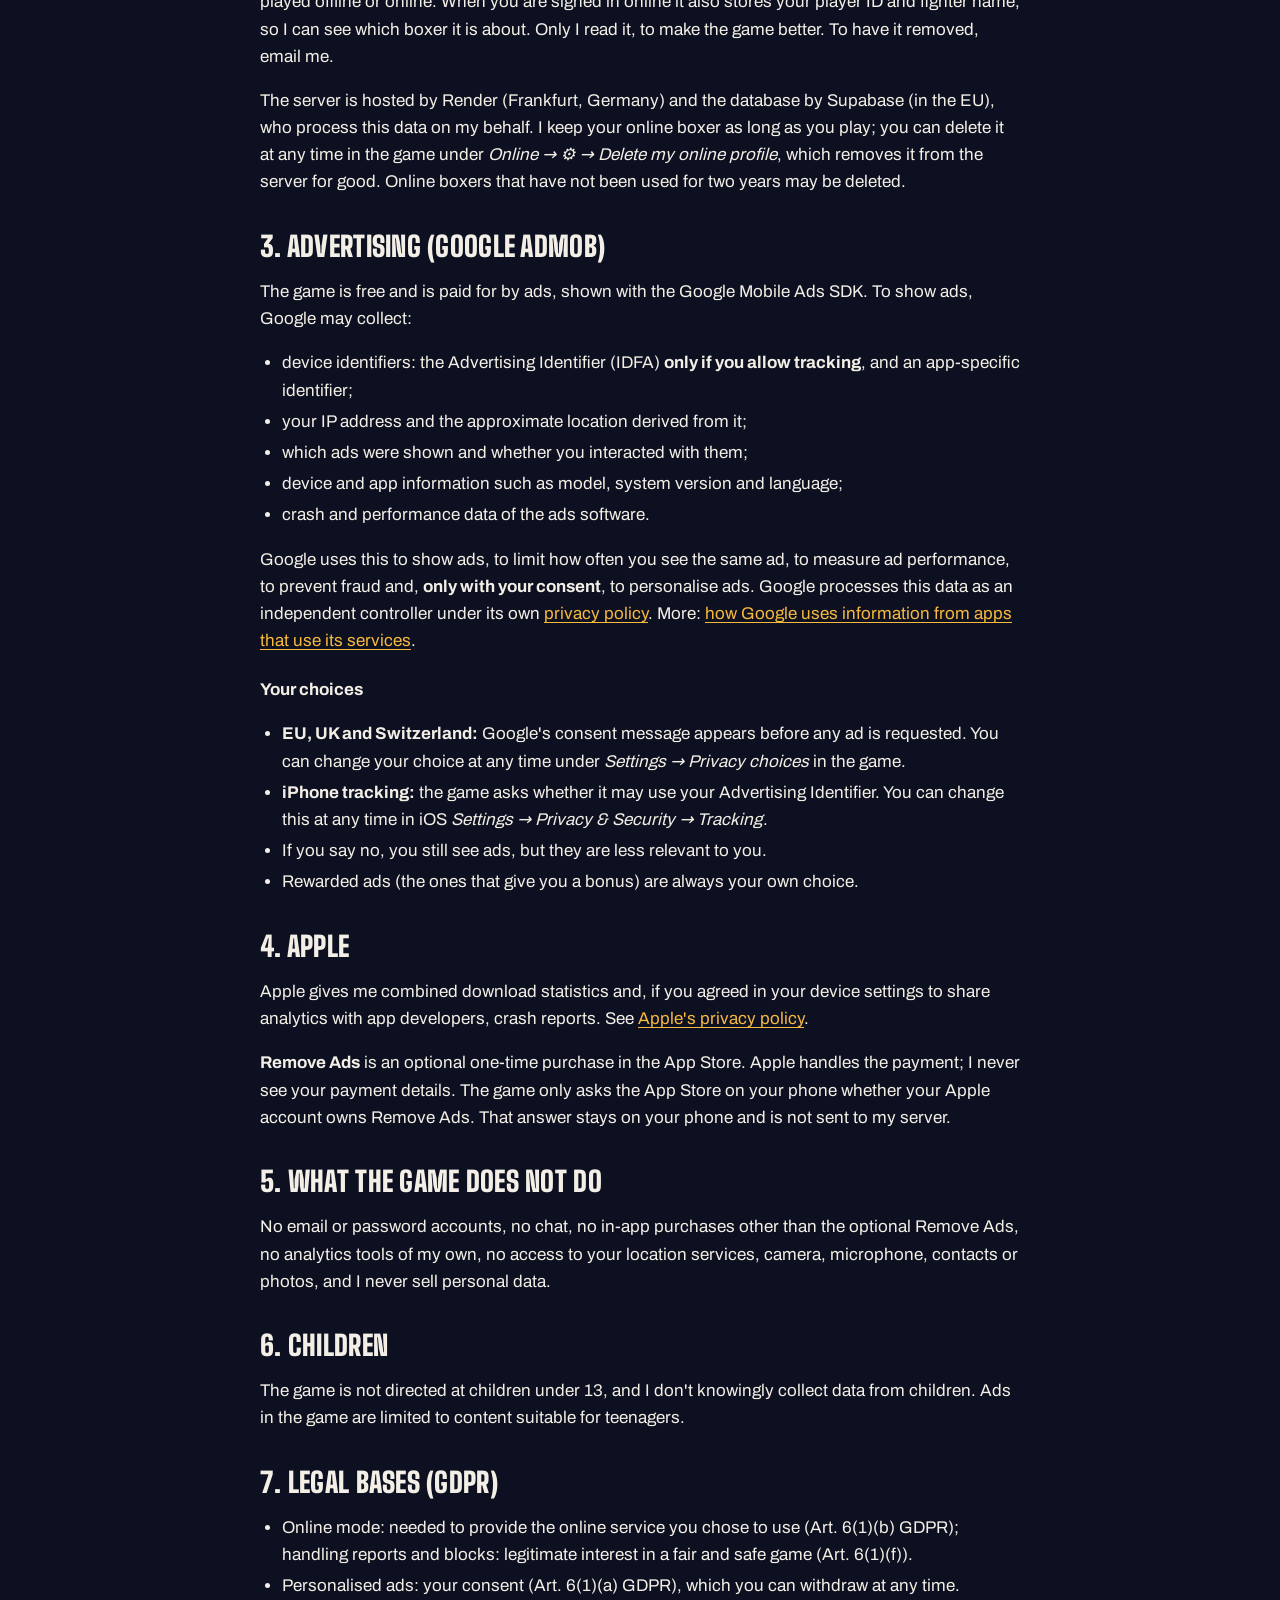
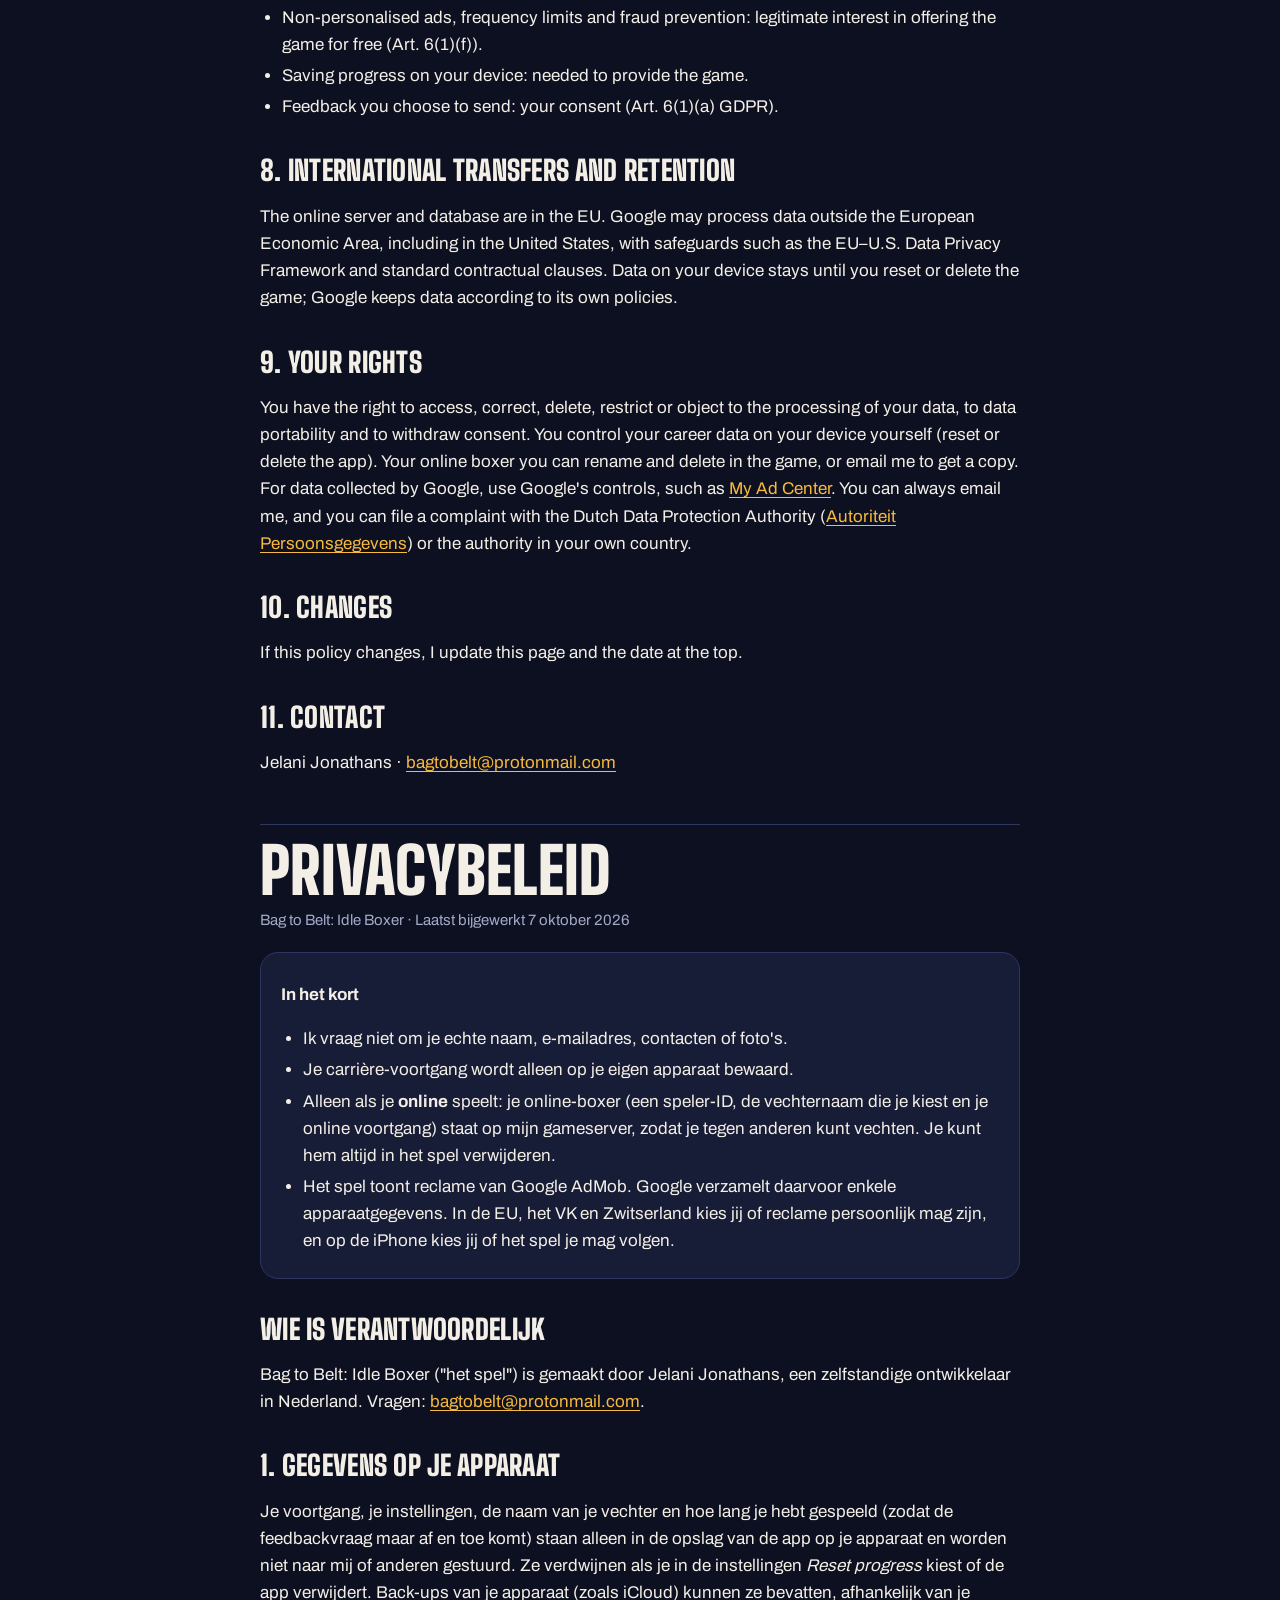
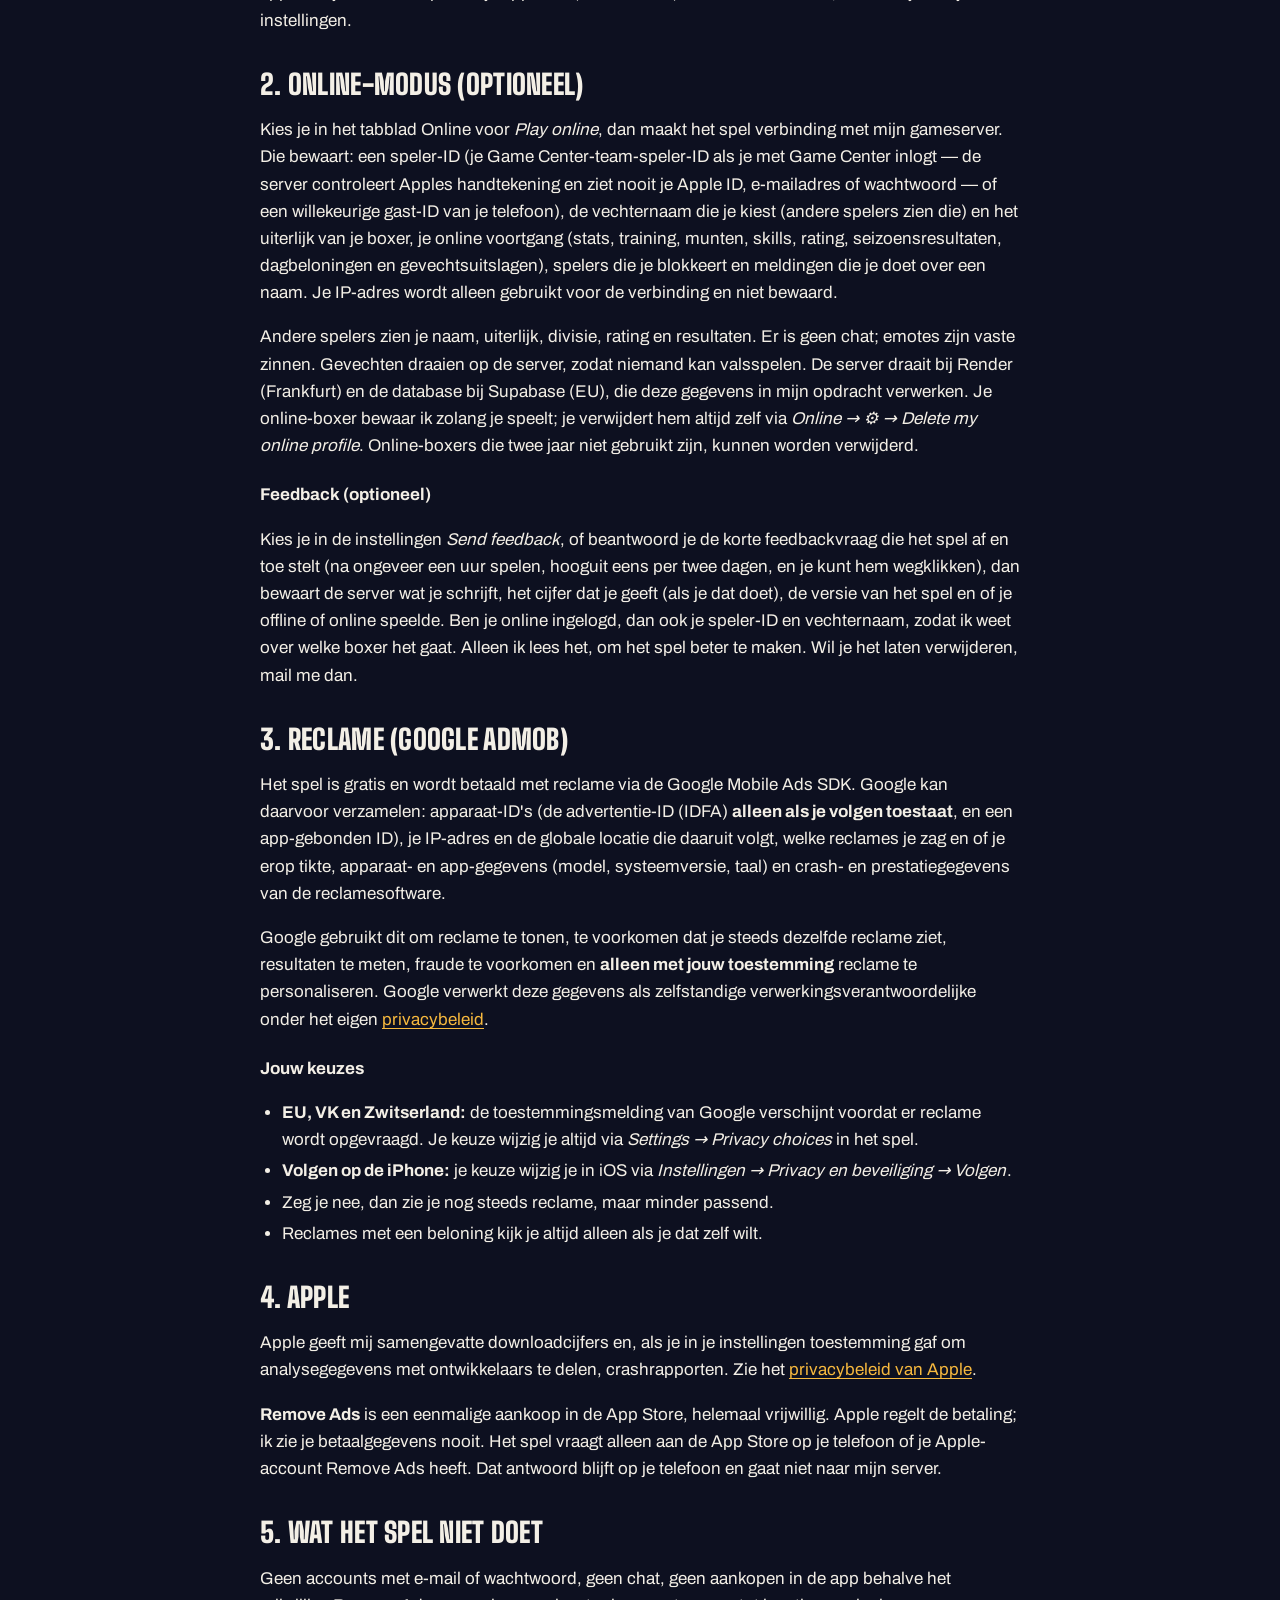
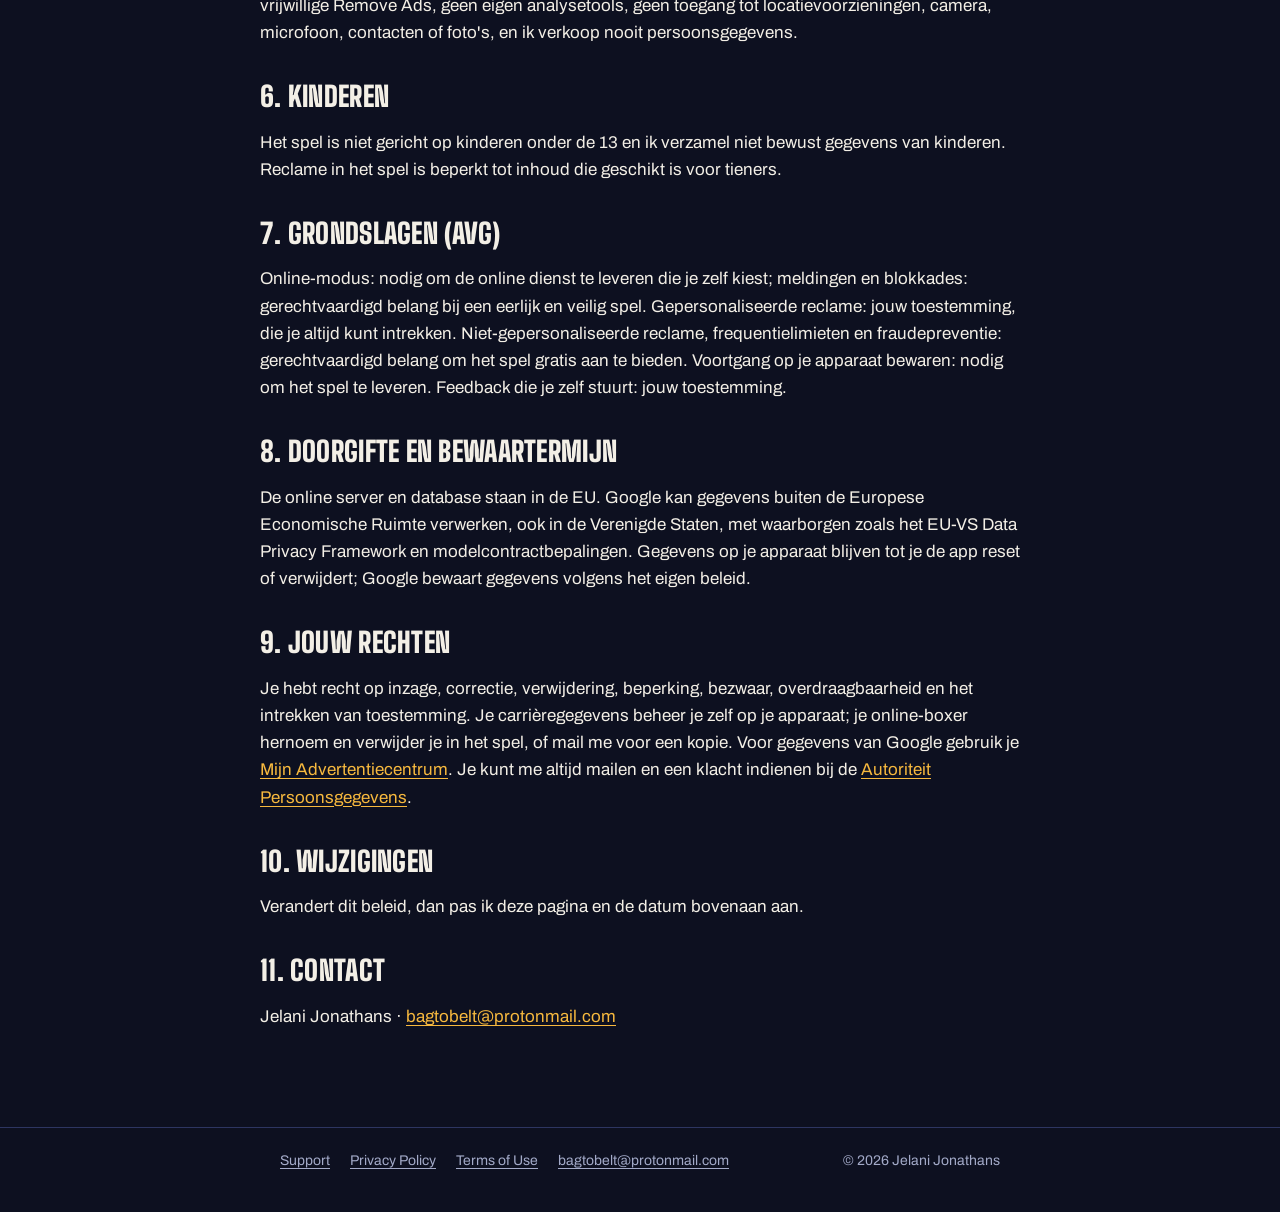
==== commit f043fd33: "Add files via upload" ====
--- a/privacy.html
+++ b/privacy.html
@@ -19,7 +19,7 @@
 
 <main class="wrap doc">
   <h1>Privacy Policy</h1>
-  <p class="date">Bag to Belt: Idle Boxer · Last updated 6 October 2026</p>
+  <p class="date">Bag to Belt: Idle Boxer · Last updated 7 October 2026</p>
   <p class="lang">Nederlands? <a href="#nl">Lees de Nederlandse versie</a>.</p>
 
   <div class="box">
@@ -36,7 +36,7 @@
   <p>Bag to Belt: Idle Boxer ("the game") is made by Jelani Jonathans, an independent developer in the Netherlands ("I", "me"). For anything about this policy, email <a href="mailto:bagtobelt@protonmail.com">bagtobelt@protonmail.com</a>.</p>
 
   <h2>1. Data stored on your device</h2>
-  <p>Your progress (strength, money, items, story progress), your settings and the fighter name you type in are saved in the app's own storage on your device. This data is not sent to me or to anyone else. It is removed when you choose <em>Reset progress</em> in the game's settings or delete the app. Your device's own backups (for example iCloud) may include it, depending on your device settings.</p>
+  <p>Your progress (strength, money, items, story progress), your settings, the fighter name you type in and how long you have played (so the feedback question only comes now and then) are saved in the app's own storage on your device. This data is not sent to me or to anyone else. It is removed when you choose <em>Reset progress</em> in the game's settings or delete the app. Your device's own backups (for example iCloud) may include it, depending on your device settings.</p>
 
   <h2>2. Online mode (optional)</h2>
   <p>If you open the Online tab and choose <em>Play online</em>, the game connects to my game server. To run your online boxer, ranked fights and the leaderboard, the server stores:</p>
@@ -48,6 +48,8 @@
     <li>technical data needed to keep the connection working, such as your IP address, which is not stored.</li>
   </ul>
   <p>Other players see your fighter name, look, division, rating and fight record. There is no chat; emotes are fixed phrases. Fights run on the server so nobody can cheat.</p>
+  <h3>Feedback (optional)</h3>
+  <p>If you choose <em>Send feedback</em> in the settings, or answer the short feedback question the game shows now and then (after about an hour of play, never more than once every two days, and you can close it), the server stores what you write, the score you give (if any), the game version and whether you played offline or online. When you are signed in online it also stores your player ID and fighter name, so I can see which boxer it is about. Only I read it, to make the game better. To have it removed, email me.</p>
   <p>The server is hosted by Render (Frankfurt, Germany) and the database by Supabase (in the EU), who process this data on my behalf. I keep your online boxer as long as you play; you can delete it at any time in the game under <em>Online → ⚙ → Delete my online profile</em>, which removes it from the server for good. Online boxers that have not been used for two years may be deleted.</p>
 
   <h2>3. Advertising (Google AdMob)</h2>
@@ -84,6 +86,7 @@
     <li>Personalised ads: your consent (Art. 6(1)(a) GDPR), which you can withdraw at any time.</li>
     <li>Non-personalised ads, frequency limits and fraud prevention: legitimate interest in offering the game for free (Art. 6(1)(f)).</li>
     <li>Saving progress on your device: needed to provide the game.</li>
+    <li>Feedback you choose to send: your consent (Art. 6(1)(a) GDPR).</li>
   </ul>
 
   <h2>8. International transfers and retention</h2>
@@ -101,7 +104,7 @@
   <hr>
   <section id="nl" lang="nl">
     <h1>Privacybeleid</h1>
-    <p class="date">Bag to Belt: Idle Boxer · Laatst bijgewerkt 6 oktober 2026</p>
+    <p class="date">Bag to Belt: Idle Boxer · Laatst bijgewerkt 7 oktober 2026</p>
     <div class="box">
       <h3>In het kort</h3>
       <ul>
@@ -114,10 +117,12 @@
     <h2>Wie is verantwoordelijk</h2>
     <p>Bag to Belt: Idle Boxer ("het spel") is gemaakt door Jelani Jonathans, een zelfstandige ontwikkelaar in Nederland. Vragen: <a href="mailto:bagtobelt@protonmail.com">bagtobelt@protonmail.com</a>.</p>
     <h2>1. Gegevens op je apparaat</h2>
-    <p>Je voortgang, je instellingen en de naam van je vechter staan alleen in de opslag van de app op je apparaat en worden niet naar mij of anderen gestuurd. Ze verdwijnen als je in de instellingen <em>Reset progress</em> kiest of de app verwijdert. Back-ups van je apparaat (zoals iCloud) kunnen ze bevatten, afhankelijk van je instellingen.</p>
+    <p>Je voortgang, je instellingen, de naam van je vechter en hoe lang je hebt gespeeld (zodat de feedbackvraag maar af en toe komt) staan alleen in de opslag van de app op je apparaat en worden niet naar mij of anderen gestuurd. Ze verdwijnen als je in de instellingen <em>Reset progress</em> kiest of de app verwijdert. Back-ups van je apparaat (zoals iCloud) kunnen ze bevatten, afhankelijk van je instellingen.</p>
     <h2>2. Online-modus (optioneel)</h2>
     <p>Kies je in het tabblad Online voor <em>Play online</em>, dan maakt het spel verbinding met mijn gameserver. Die bewaart: een speler-ID (je Game Center-team-speler-ID als je met Game Center inlogt — de server controleert Apples handtekening en ziet nooit je Apple ID, e-mailadres of wachtwoord — of een willekeurige gast-ID van je telefoon), de vechternaam die je kiest (andere spelers zien die) en het uiterlijk van je boxer, je online voortgang (stats, training, munten, skills, rating, seizoensresultaten, dagbeloningen en gevechtsuitslagen), spelers die je blokkeert en meldingen die je doet over een naam. Je IP-adres wordt alleen gebruikt voor de verbinding en niet bewaard.</p>
     <p>Andere spelers zien je naam, uiterlijk, divisie, rating en resultaten. Er is geen chat; emotes zijn vaste zinnen. Gevechten draaien op de server, zodat niemand kan valsspelen. De server draait bij Render (Frankfurt) en de database bij Supabase (EU), die deze gegevens in mijn opdracht verwerken. Je online-boxer bewaar ik zolang je speelt; je verwijdert hem altijd zelf via <em>Online → ⚙ → Delete my online profile</em>. Online-boxers die twee jaar niet gebruikt zijn, kunnen worden verwijderd.</p>
+    <h3>Feedback (optioneel)</h3>
+    <p>Kies je in de instellingen <em>Send feedback</em>, of beantwoord je de korte feedbackvraag die het spel af en toe stelt (na ongeveer een uur spelen, hooguit eens per twee dagen, en je kunt hem wegklikken), dan bewaart de server wat je schrijft, het cijfer dat je geeft (als je dat doet), de versie van het spel en of je offline of online speelde. Ben je online ingelogd, dan ook je speler-ID en vechternaam, zodat ik weet over welke boxer het gaat. Alleen ik lees het, om het spel beter te maken. Wil je het laten verwijderen, mail me dan.</p>
     <h2>3. Reclame (Google AdMob)</h2>
     <p>Het spel is gratis en wordt betaald met reclame via de Google Mobile Ads SDK. Google kan daarvoor verzamelen: apparaat-ID's (de advertentie-ID (IDFA) <strong>alleen als je volgen toestaat</strong>, en een app-gebonden ID), je IP-adres en de globale locatie die daaruit volgt, welke reclames je zag en of je erop tikte, apparaat- en app-gegevens (model, systeemversie, taal) en crash- en prestatiegegevens van de reclamesoftware.</p>
     <p>Google gebruikt dit om reclame te tonen, te voorkomen dat je steeds dezelfde reclame ziet, resultaten te meten, fraude te voorkomen en <strong>alleen met jouw toestemming</strong> reclame te personaliseren. Google verwerkt deze gegevens als zelfstandige verwerkingsverantwoordelijke onder het eigen <a href="https://policies.google.com/privacy?hl=nl">privacybeleid</a>.</p>
@@ -136,7 +141,7 @@
     <h2>6. Kinderen</h2>
     <p>Het spel is niet gericht op kinderen onder de 13 en ik verzamel niet bewust gegevens van kinderen. Reclame in het spel is beperkt tot inhoud die geschikt is voor tieners.</p>
     <h2>7. Grondslagen (AVG)</h2>
-    <p>Online-modus: nodig om de online dienst te leveren die je zelf kiest; meldingen en blokkades: gerechtvaardigd belang bij een eerlijk en veilig spel. Gepersonaliseerde reclame: jouw toestemming, die je altijd kunt intrekken. Niet-gepersonaliseerde reclame, frequentielimieten en fraudepreventie: gerechtvaardigd belang om het spel gratis aan te bieden. Voortgang op je apparaat bewaren: nodig om het spel te leveren.</p>
+    <p>Online-modus: nodig om de online dienst te leveren die je zelf kiest; meldingen en blokkades: gerechtvaardigd belang bij een eerlijk en veilig spel. Gepersonaliseerde reclame: jouw toestemming, die je altijd kunt intrekken. Niet-gepersonaliseerde reclame, frequentielimieten en fraudepreventie: gerechtvaardigd belang om het spel gratis aan te bieden. Voortgang op je apparaat bewaren: nodig om het spel te leveren. Feedback die je zelf stuurt: jouw toestemming.</p>
     <h2>8. Doorgifte en bewaartermijn</h2>
     <p>De online server en database staan in de EU. Google kan gegevens buiten de Europese Economische Ruimte verwerken, ook in de Verenigde Staten, met waarborgen zoals het EU-VS Data Privacy Framework en modelcontractbepalingen. Gegevens op je apparaat blijven tot je de app reset of verwijdert; Google bewaart gegevens volgens het eigen beleid.</p>
     <h2>9. Jouw rechten</h2>
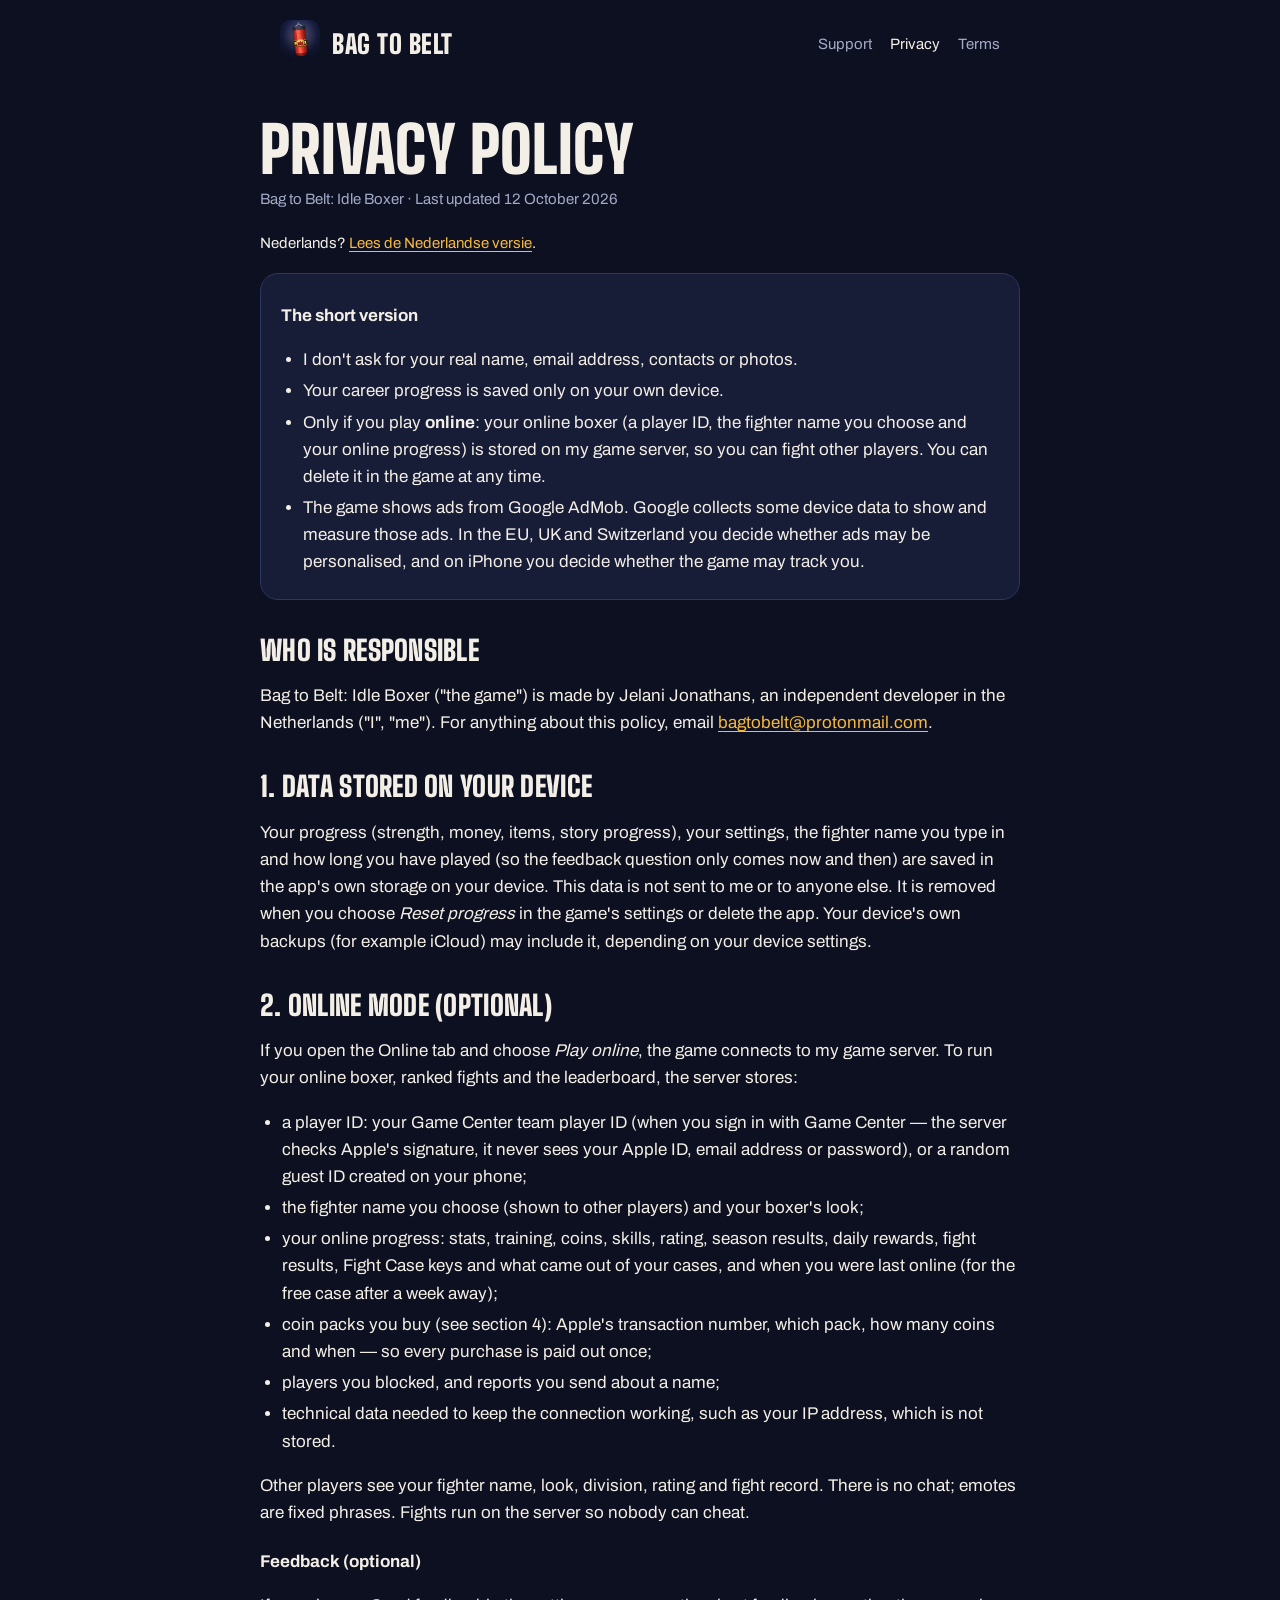
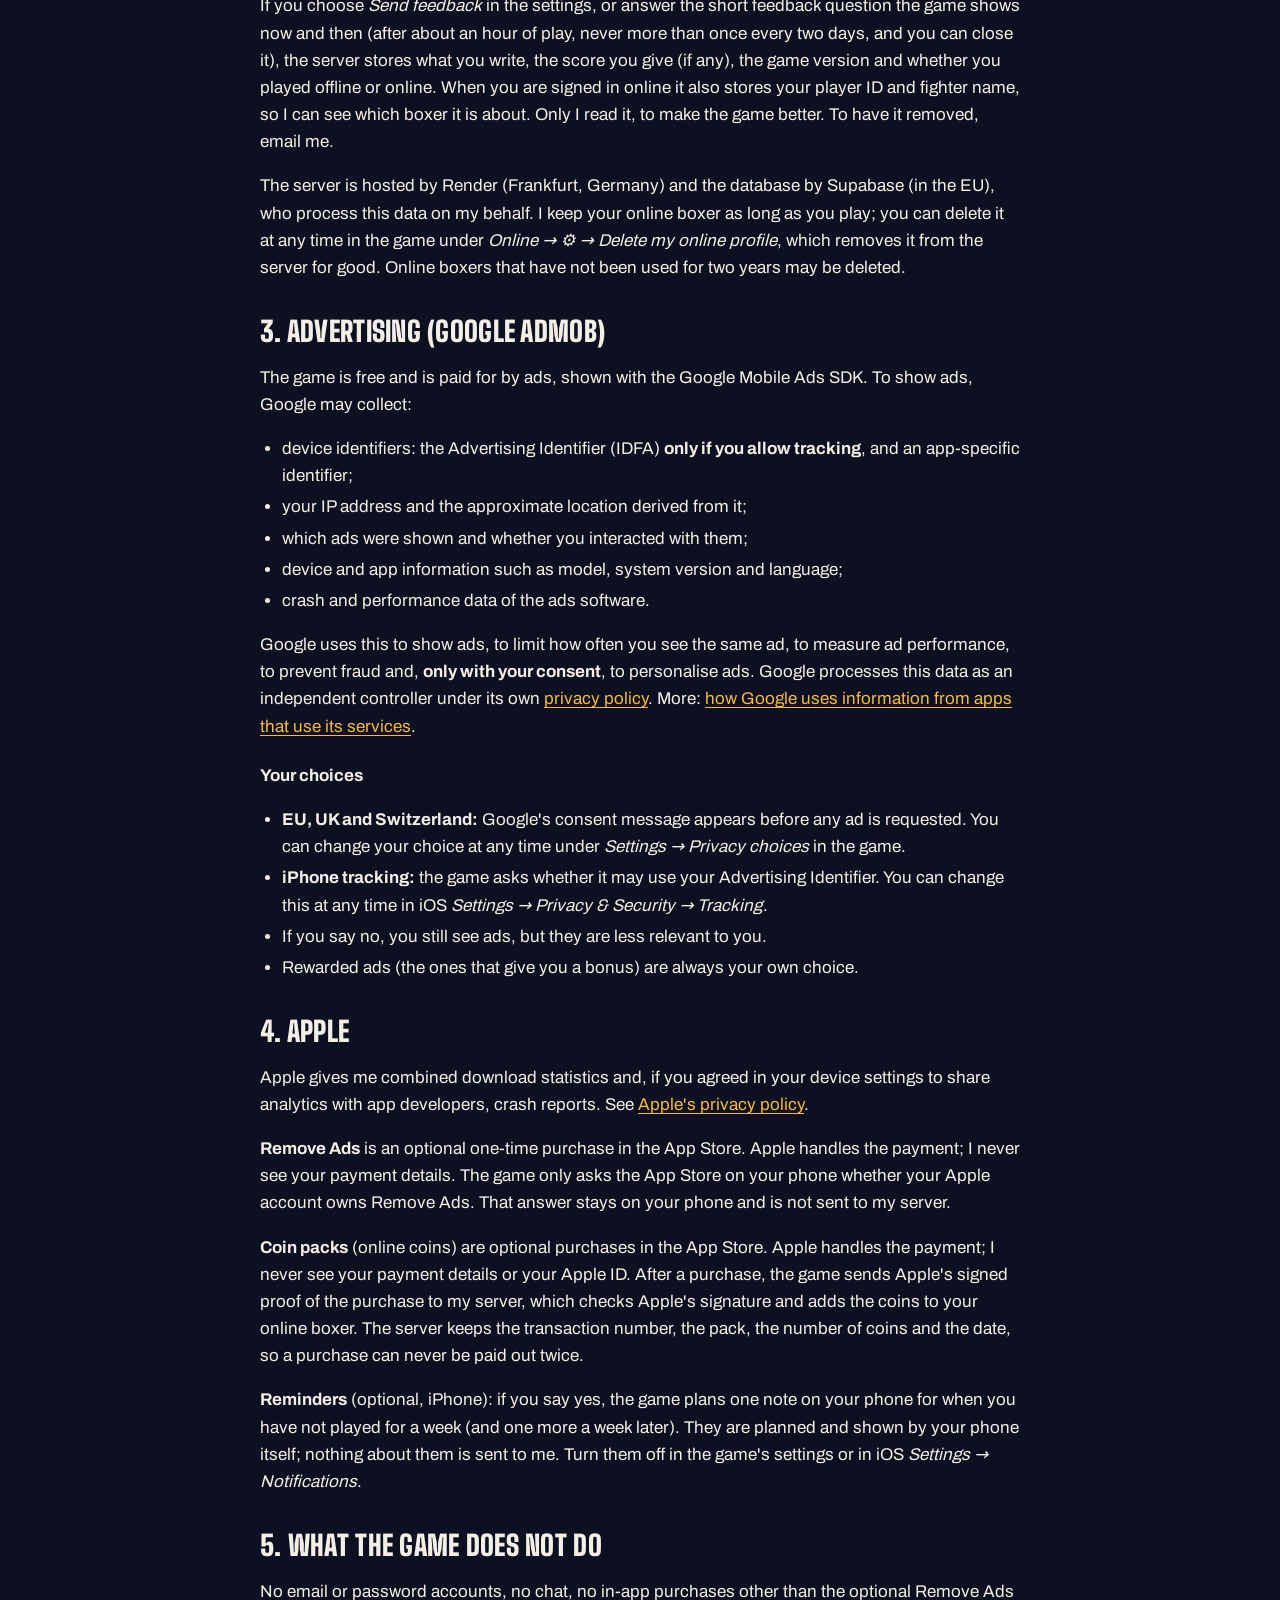
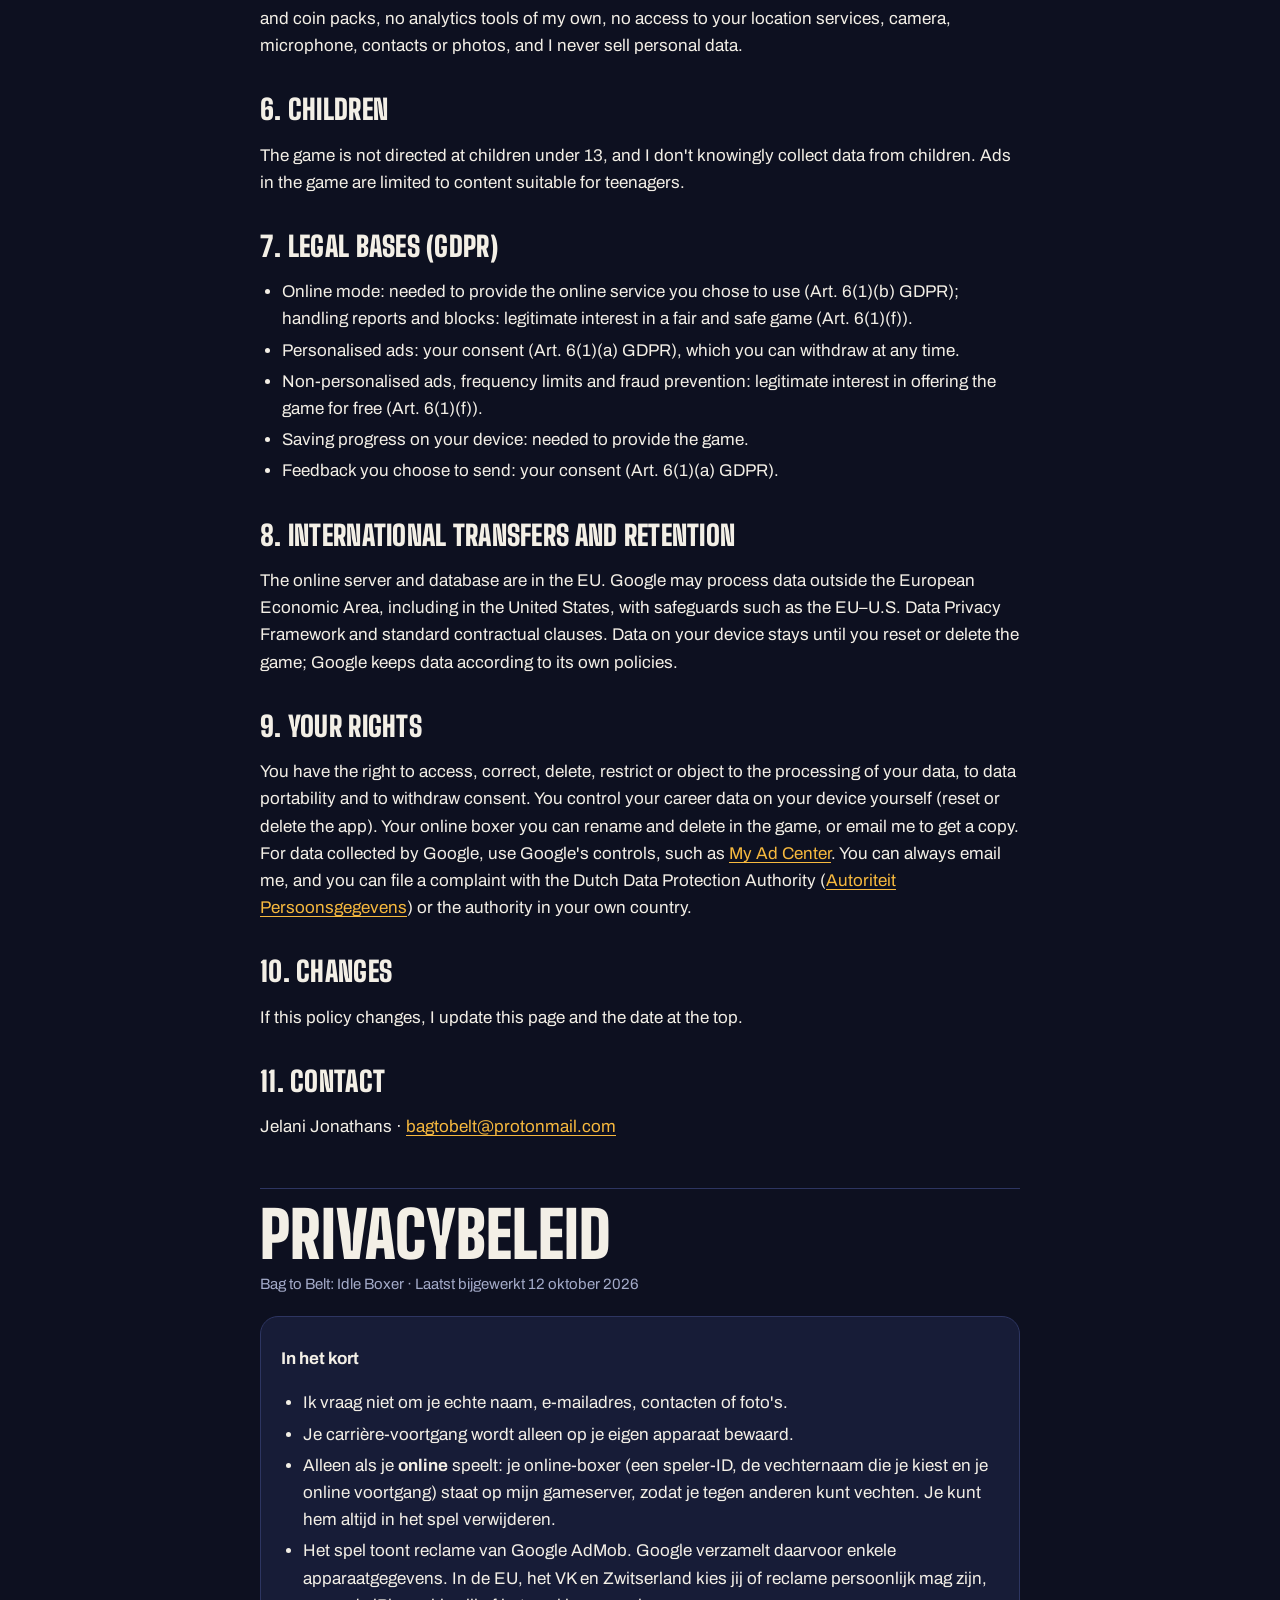
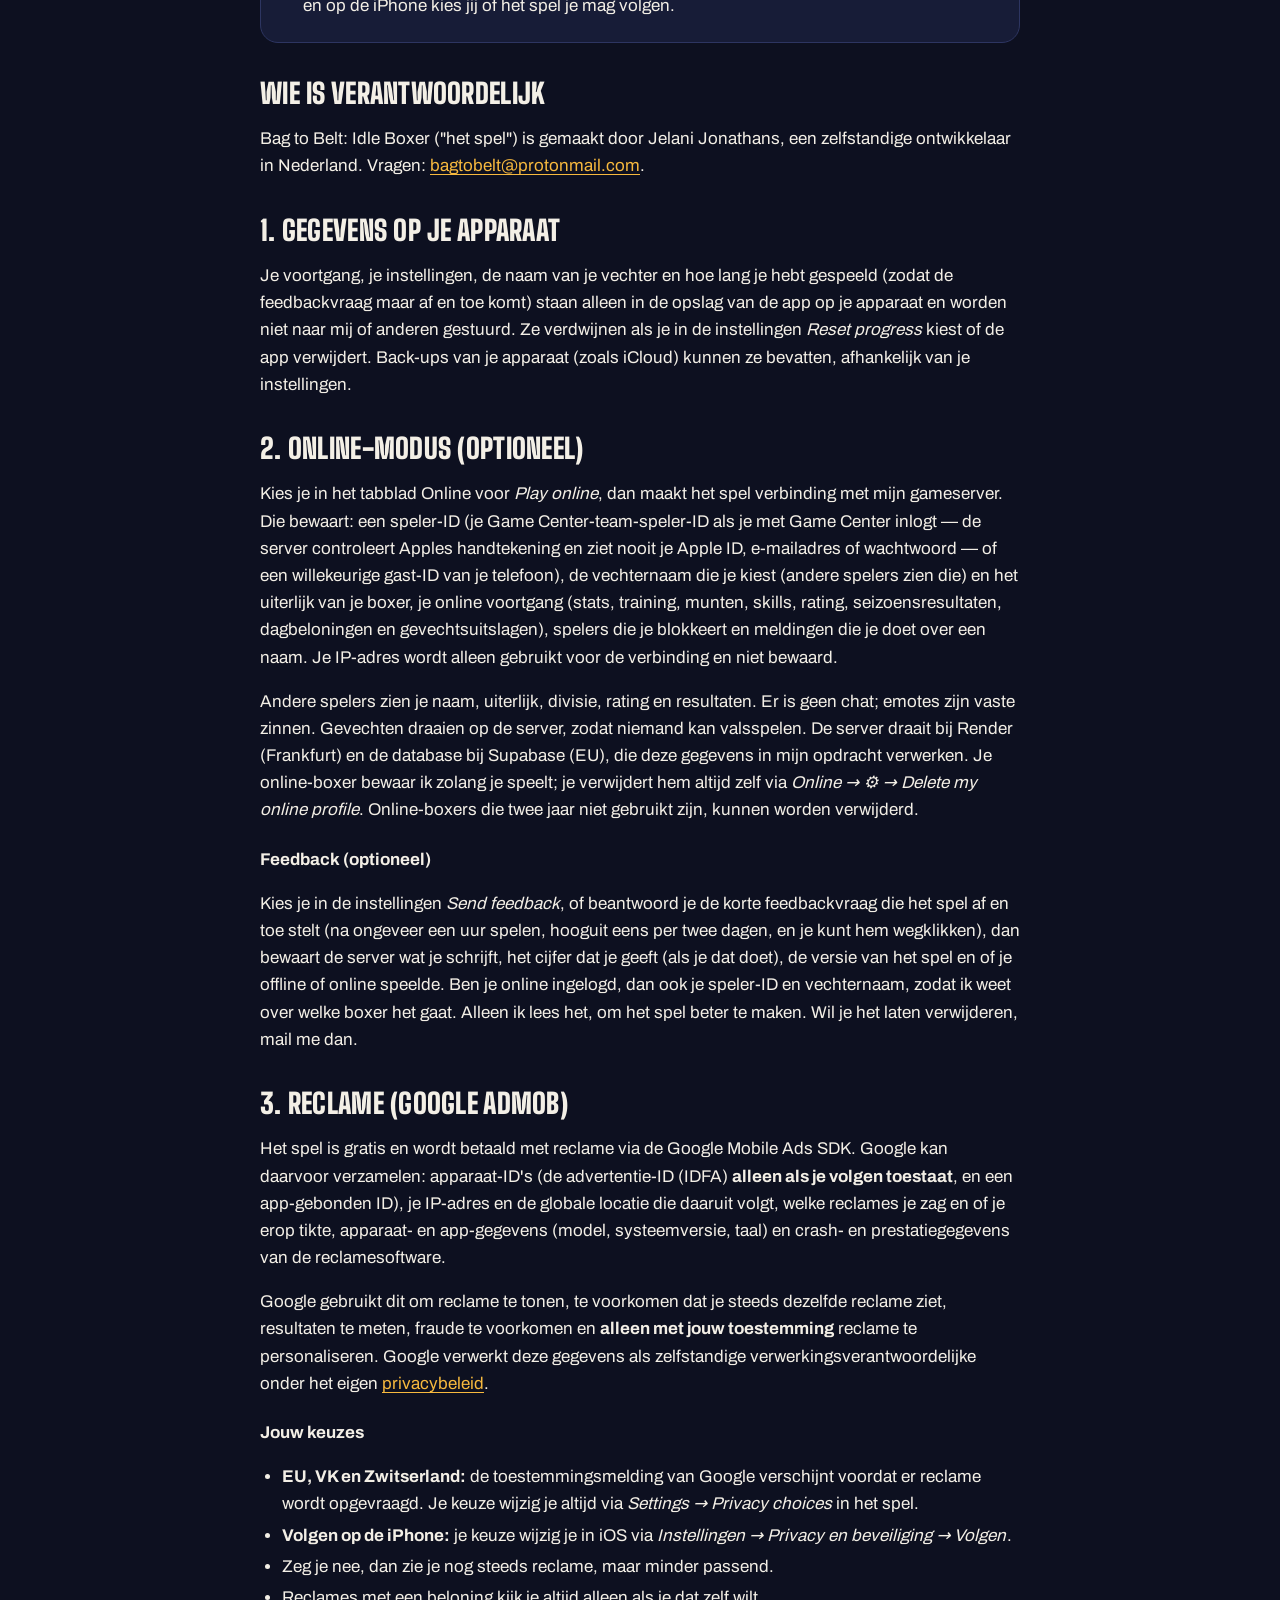
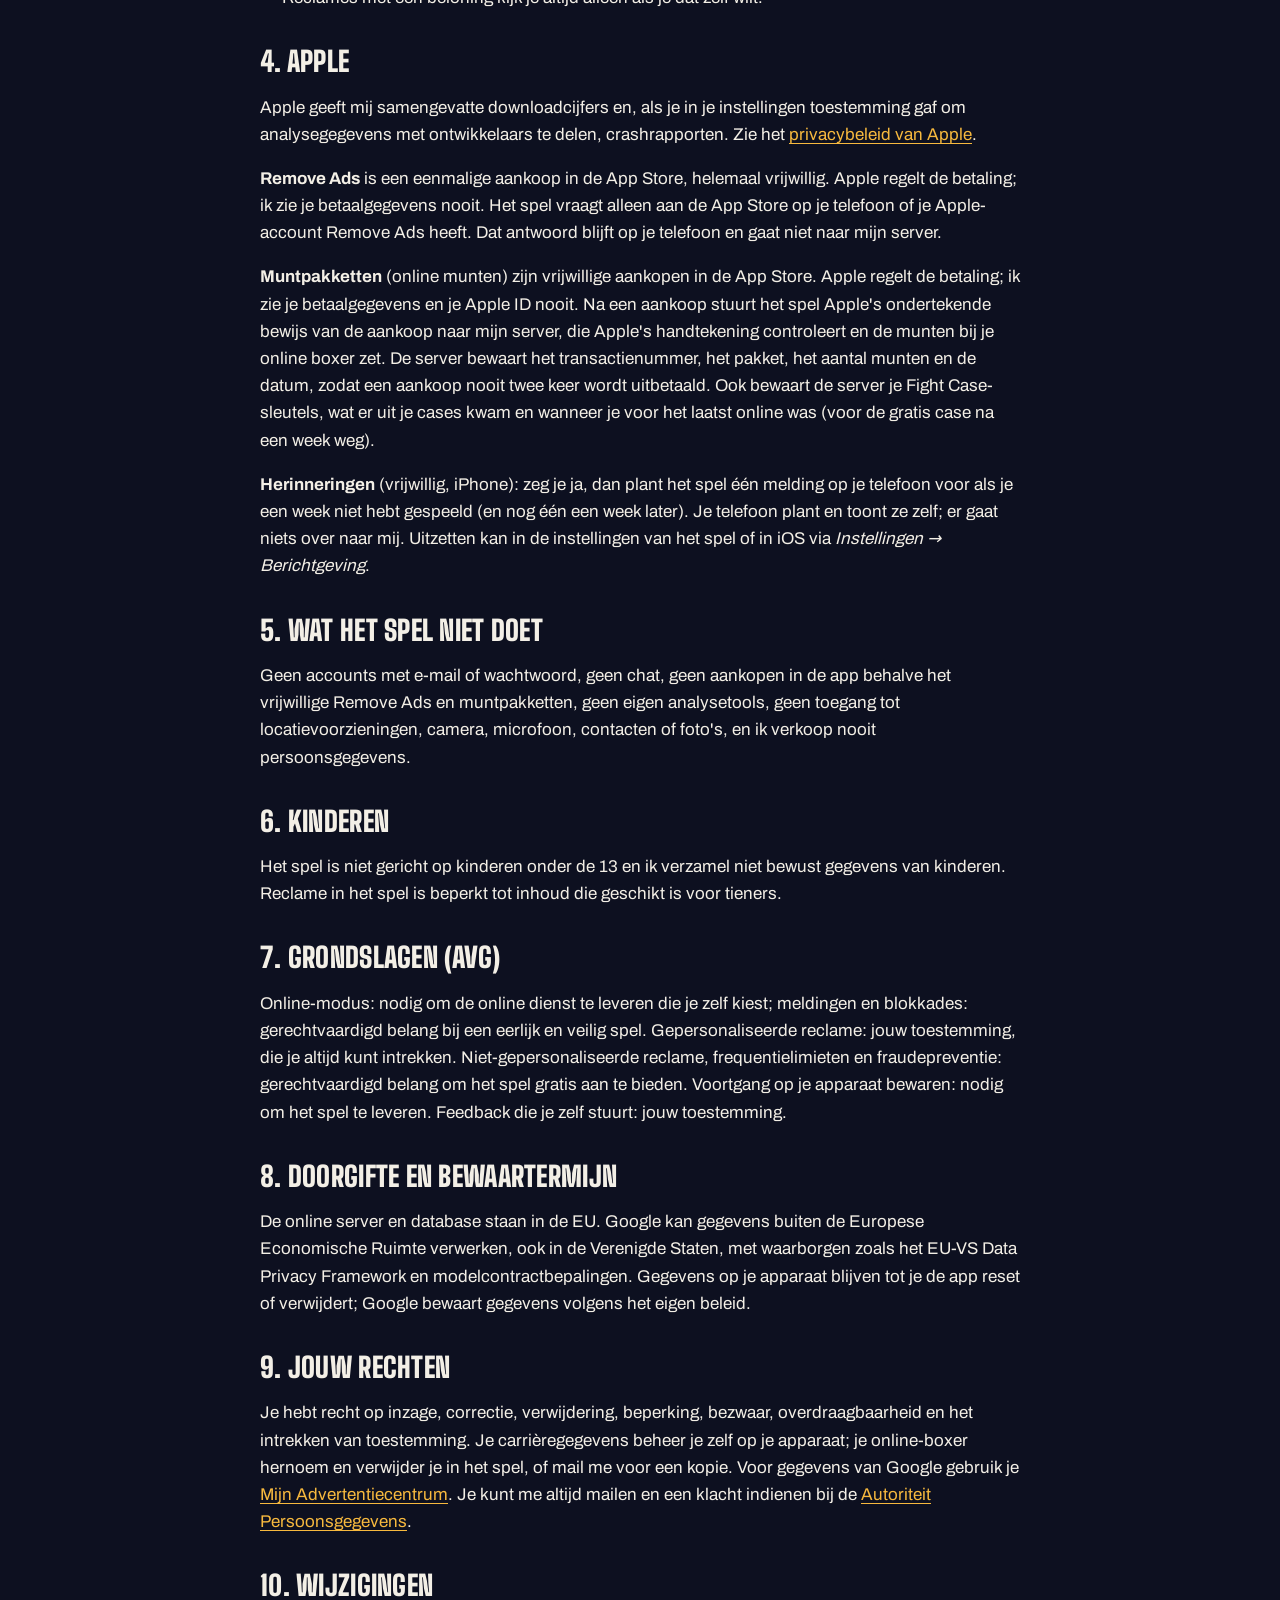
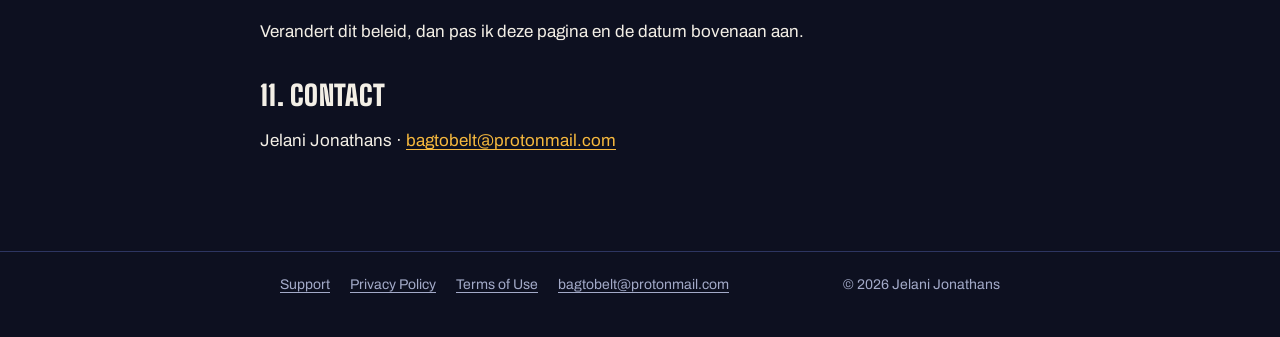
==== commit ffdef3f8: "Add files via upload" ====
--- a/privacy.html
+++ b/privacy.html
@@ -19,7 +19,7 @@
 
 <main class="wrap doc">
   <h1>Privacy Policy</h1>
-  <p class="date">Bag to Belt: Idle Boxer · Last updated 7 October 2026</p>
+  <p class="date">Bag to Belt: Idle Boxer · Last updated 12 October 2026</p>
   <p class="lang">Nederlands? <a href="#nl">Lees de Nederlandse versie</a>.</p>
 
   <div class="box">
@@ -43,7 +43,8 @@
   <ul>
     <li>a player ID: your Game Center team player ID (when you sign in with Game Center — the server checks Apple's signature, it never sees your Apple ID, email address or password), or a random guest ID created on your phone;</li>
     <li>the fighter name you choose (shown to other players) and your boxer's look;</li>
-    <li>your online progress: stats, training, coins, skills, rating, season results, daily rewards and fight results;</li>
+    <li>your online progress: stats, training, coins, skills, rating, season results, daily rewards, fight results, Fight Case keys and what came out of your cases, and when you were last online (for the free case after a week away);</li>
+    <li>coin packs you buy (see section 4): Apple's transaction number, which pack, how many coins and when — so every purchase is paid out once;</li>
     <li>players you blocked, and reports you send about a name;</li>
     <li>technical data needed to keep the connection working, such as your IP address, which is not stored.</li>
   </ul>
@@ -73,9 +74,11 @@
   <h2>4. Apple</h2>
   <p>Apple gives me combined download statistics and, if you agreed in your device settings to share analytics with app developers, crash reports. See <a href="https://www.apple.com/legal/privacy/">Apple's privacy policy</a>.</p>
   <p><strong>Remove Ads</strong> is an optional one-time purchase in the App Store. Apple handles the payment; I never see your payment details. The game only asks the App Store on your phone whether your Apple account owns Remove Ads. That answer stays on your phone and is not sent to my server.</p>
+  <p><strong>Coin packs</strong> (online coins) are optional purchases in the App Store. Apple handles the payment; I never see your payment details or your Apple ID. After a purchase, the game sends Apple's signed proof of the purchase to my server, which checks Apple's signature and adds the coins to your online boxer. The server keeps the transaction number, the pack, the number of coins and the date, so a purchase can never be paid out twice.</p>
+  <p><strong>Reminders</strong> (optional, iPhone): if you say yes, the game plans one note on your phone for when you have not played for a week (and one more a week later). They are planned and shown by your phone itself; nothing about them is sent to me. Turn them off in the game's settings or in iOS <em>Settings → Notifications</em>.</p>
 
   <h2>5. What the game does not do</h2>
-  <p>No email or password accounts, no chat, no in-app purchases other than the optional Remove Ads, no analytics tools of my own, no access to your location services, camera, microphone, contacts or photos, and I never sell personal data.</p>
+  <p>No email or password accounts, no chat, no in-app purchases other than the optional Remove Ads and coin packs, no analytics tools of my own, no access to your location services, camera, microphone, contacts or photos, and I never sell personal data.</p>
 
   <h2>6. Children</h2>
   <p>The game is not directed at children under 13, and I don't knowingly collect data from children. Ads in the game are limited to content suitable for teenagers.</p>
@@ -104,7 +107,7 @@
   <hr>
   <section id="nl" lang="nl">
     <h1>Privacybeleid</h1>
-    <p class="date">Bag to Belt: Idle Boxer · Laatst bijgewerkt 7 oktober 2026</p>
+    <p class="date">Bag to Belt: Idle Boxer · Laatst bijgewerkt 12 oktober 2026</p>
     <div class="box">
       <h3>In het kort</h3>
       <ul>
@@ -136,8 +139,10 @@
     <h2>4. Apple</h2>
     <p>Apple geeft mij samengevatte downloadcijfers en, als je in je instellingen toestemming gaf om analysegegevens met ontwikkelaars te delen, crashrapporten. Zie het <a href="https://www.apple.com/nl/legal/privacy/">privacybeleid van Apple</a>.</p>
     <p><strong>Remove Ads</strong> is een eenmalige aankoop in de App Store, helemaal vrijwillig. Apple regelt de betaling; ik zie je betaalgegevens nooit. Het spel vraagt alleen aan de App Store op je telefoon of je Apple-account Remove Ads heeft. Dat antwoord blijft op je telefoon en gaat niet naar mijn server.</p>
+    <p><strong>Muntpakketten</strong> (online munten) zijn vrijwillige aankopen in de App Store. Apple regelt de betaling; ik zie je betaalgegevens en je Apple ID nooit. Na een aankoop stuurt het spel Apple's ondertekende bewijs van de aankoop naar mijn server, die Apple's handtekening controleert en de munten bij je online boxer zet. De server bewaart het transactienummer, het pakket, het aantal munten en de datum, zodat een aankoop nooit twee keer wordt uitbetaald. Ook bewaart de server je Fight Case-sleutels, wat er uit je cases kwam en wanneer je voor het laatst online was (voor de gratis case na een week weg).</p>
+    <p><strong>Herinneringen</strong> (vrijwillig, iPhone): zeg je ja, dan plant het spel één melding op je telefoon voor als je een week niet hebt gespeeld (en nog één een week later). Je telefoon plant en toont ze zelf; er gaat niets over naar mij. Uitzetten kan in de instellingen van het spel of in iOS via <em>Instellingen → Berichtgeving</em>.</p>
     <h2>5. Wat het spel niet doet</h2>
-    <p>Geen accounts met e-mail of wachtwoord, geen chat, geen aankopen in de app behalve het vrijwillige Remove Ads, geen eigen analysetools, geen toegang tot locatievoorzieningen, camera, microfoon, contacten of foto's, en ik verkoop nooit persoonsgegevens.</p>
+    <p>Geen accounts met e-mail of wachtwoord, geen chat, geen aankopen in de app behalve het vrijwillige Remove Ads en muntpakketten, geen eigen analysetools, geen toegang tot locatievoorzieningen, camera, microfoon, contacten of foto's, en ik verkoop nooit persoonsgegevens.</p>
     <h2>6. Kinderen</h2>
     <p>Het spel is niet gericht op kinderen onder de 13 en ik verzamel niet bewust gegevens van kinderen. Reclame in het spel is beperkt tot inhoud die geschikt is voor tieners.</p>
     <h2>7. Grondslagen (AVG)</h2>
